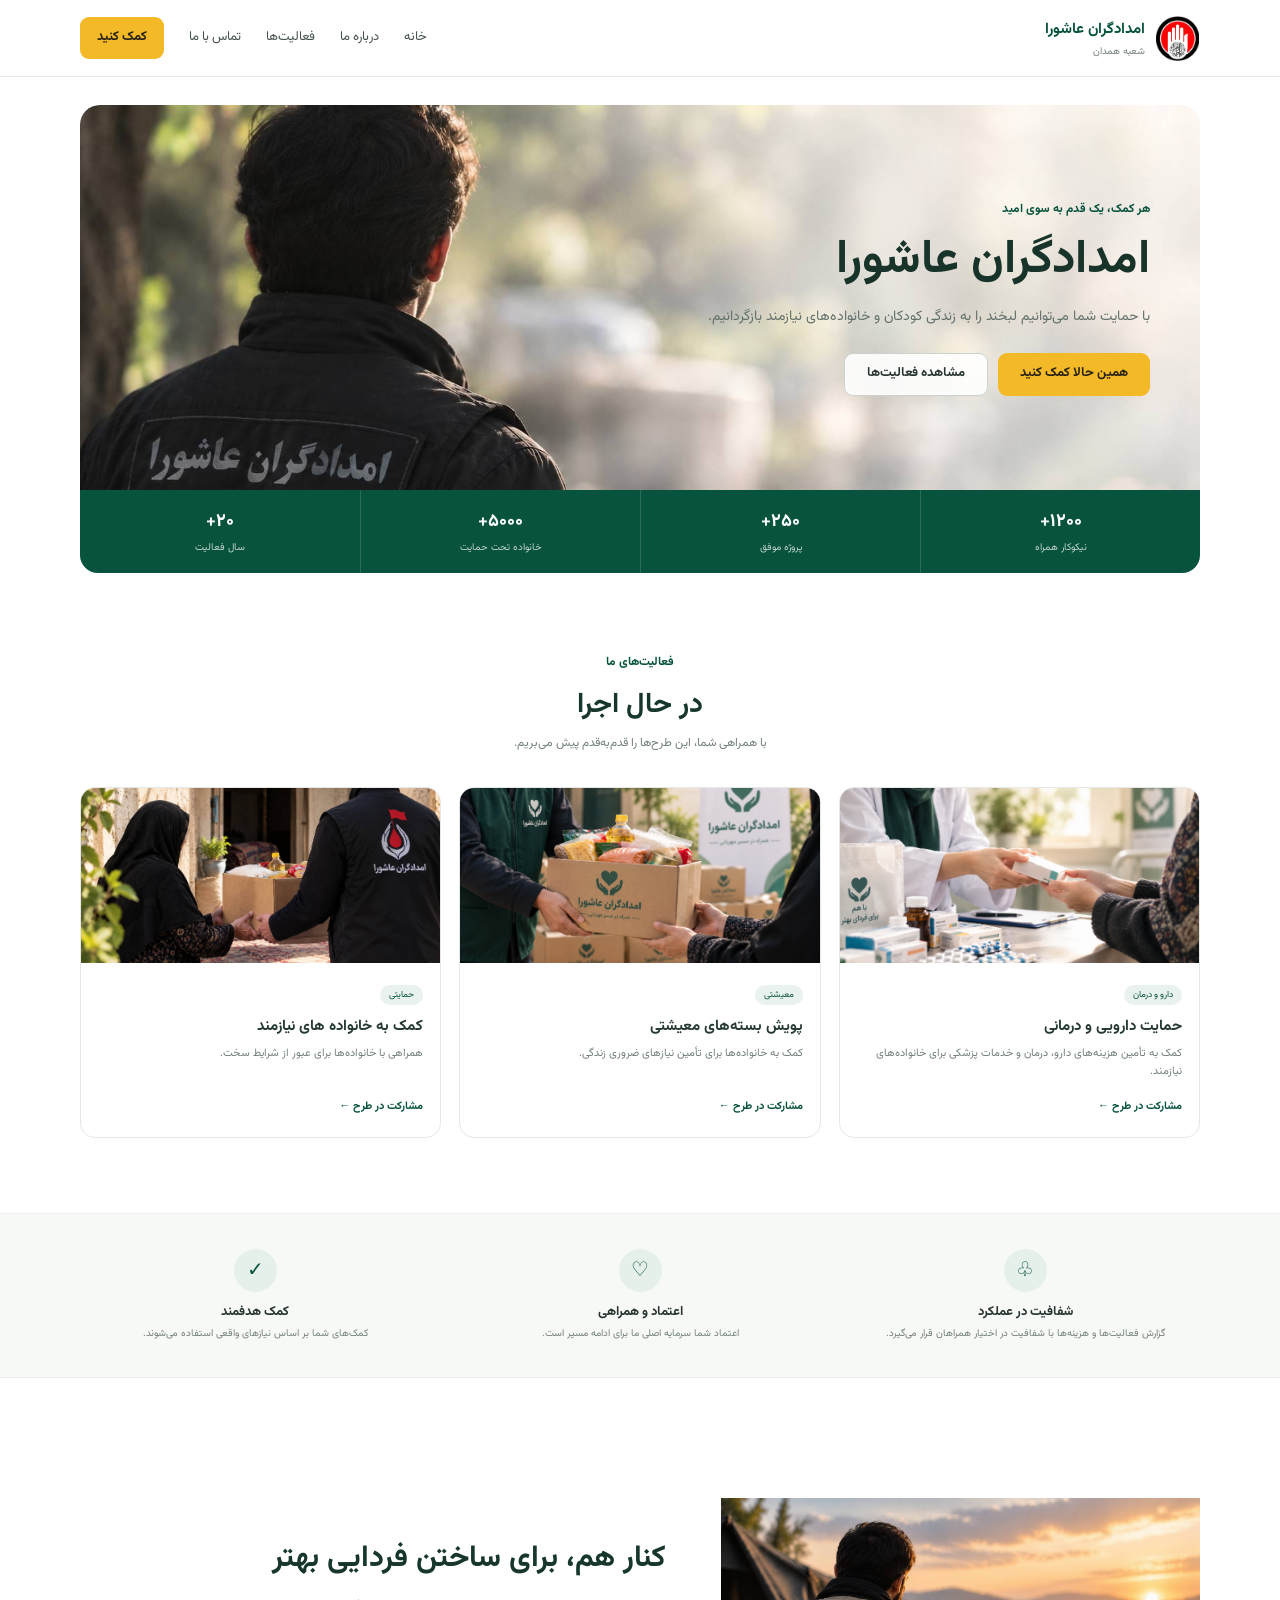
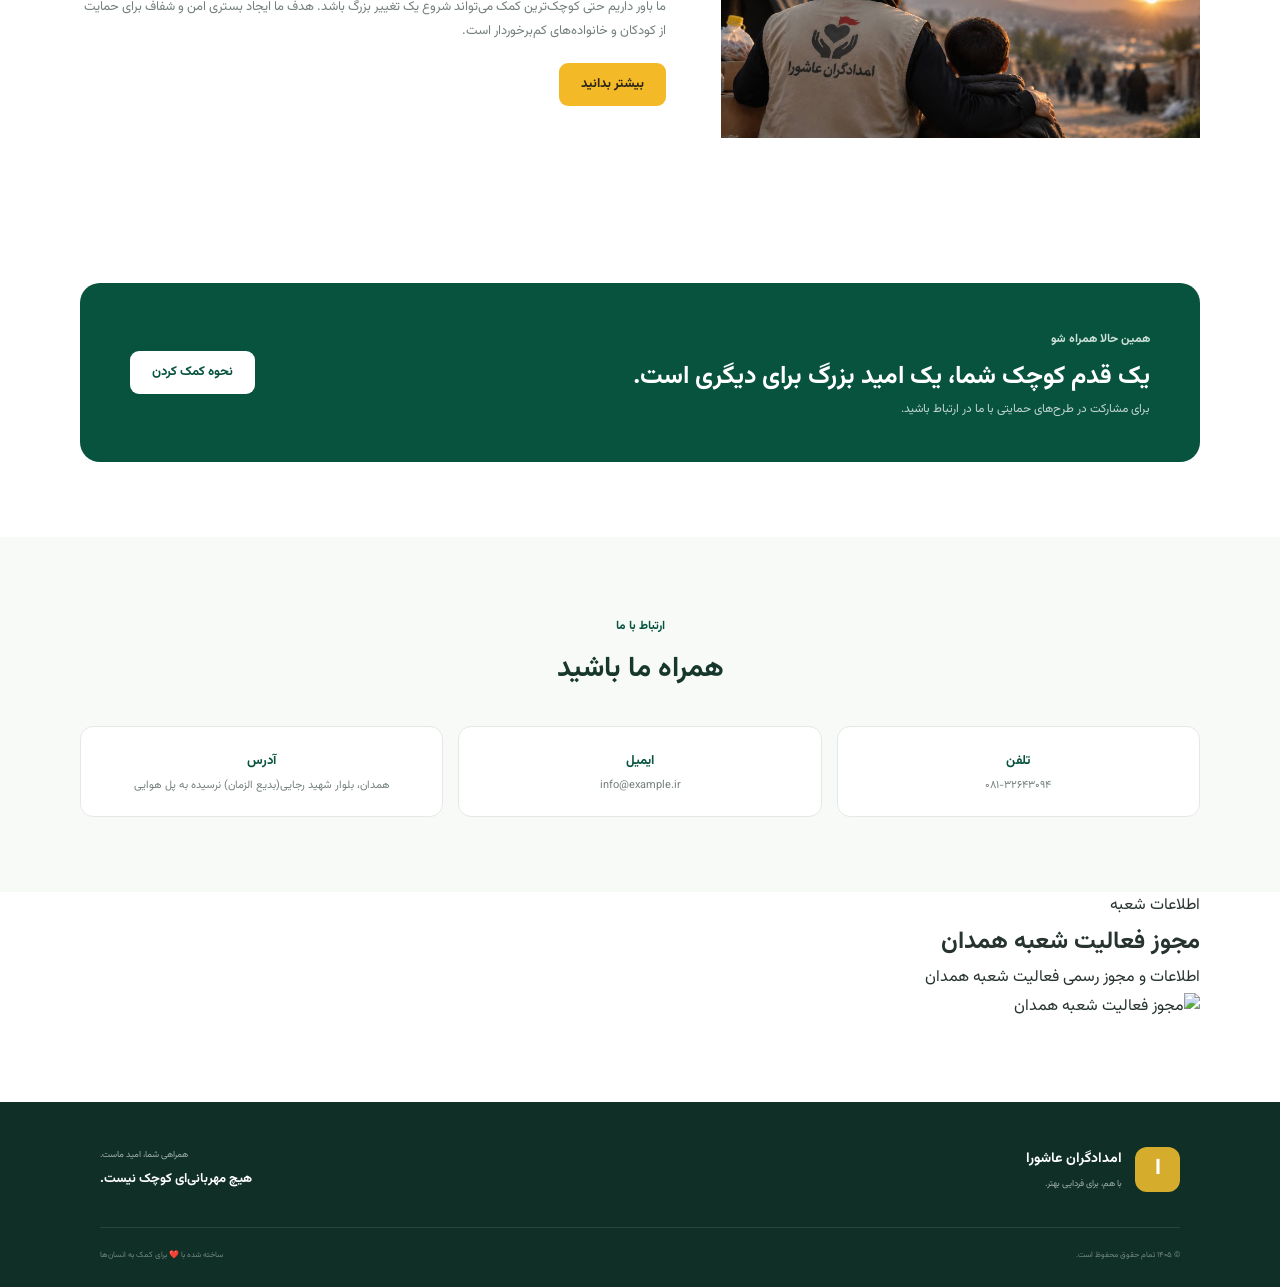
==== index.html @ b4a137df "Update index.html" ====
<!DOCTYPE html>
<html lang="fa" dir="rtl">
<head>
    <meta charset="UTF-8">
    <meta name="viewport" content="width=device-width, initial-scale=1.0">
    <meta name="description" content="با کمک شما، امید ادامه دارد">
    <title>امدادگران عاشورا  | خیریه نیکوکاری</title>
    <meta name="robots" content="index, follow">
    <link rel="preconnect" href="https://fonts.googleapis.com">
    <link rel="preconnect" href="https://fonts.gstatic.com" crossorigin>
    <link href="https://fonts.googleapis.com/css2?family=Vazirmatn:wght@400;500;600;700;800&display=swap" rel="stylesheet">
    <link rel="stylesheet" href="style.css">
</head>

<body>

<header class="header">
    <div class="container nav">
        <a href="#home" class="logo">
            <img src="./logo.jpg" alt="logo">
            <span>
                <strong>امدادگران عاشورا </strong>
                <small>شعبه همدان </small>
            </span>
        </a>

        <button class="menu-btn" id="menuBtn" aria-label="منو">☰</button>

        <nav class="menu" id="menu">
            <a href="#home">خانه</a>
            <a href="#about">درباره ما</a>
            <a href="#projects">فعالیت‌ها</a>
            <a href="#contact">تماس با ما</a>
            <a href="./indexx.html" class="nav-donate">کمک کنید</a>
        </nav>
    </div>
</header>

<main>

    <!-- HERO: این قسمت فقط یک عکس مستطیلی است و متن روی خود عکس قرار گرفته -->
    <section class="hero container" id="home">

        <div class="hero-banner">

          
              
                
         
            <div class="hero-photo">
                <!-- <span>جای عکس اصلی</span> -->
                             <img src="./RescuerFromBehind.jpg" alt="Rescuer From Behind">

            </div>

            <!-- لایه تیره برای خواناتر شدن نوشته روی عکس -->
            <div class="hero-overlay"></div>

            <!-- متن روی عکس -->
            <div class="hero-content">
                <span class="eyebrow">هر کمک، یک قدم به سوی امید</span>

                <h1>امدادگران عاشورا</h1>

                <p>
                    با حمایت شما می‌توانیم لبخند را به زندگی کودکان و
                    خانواده‌های نیازمند بازگردانیم.
                </p>

                <div class="hero-buttons">
                    <a href="#donate" class="btn primary"> همین حالا کمک کنید</a>
                    <a href="#projects" class="btn secondary">مشاهده فعالیت‌ها</a>
                </div>
            </div>

        </div>

        <div class="stats">
            <div class="stat">
                <strong>۱۲۰۰+</strong>
                <span>نیکوکار همراه</span>
            </div>
            <div class="stat">
                <strong>۲۵۰+</strong>
                <span>پروژه موفق</span>
            </div>
            <div class="stat">
                <strong>۵۰۰۰+</strong>
                <span>خانواده تحت حمایت</span>
            </div>
            <div class="stat">
                <strong>۲۰+</strong>
                <span>سال فعالیت</span>
            </div>
        </div>
    </section>


    <!-- PROJECTS -->
    <section class="projects section" id="projects">
        <div class="container">

            <div class="section-heading">
                <span>فعالیت‌های ما</span>
                <h2>در حال اجرا</h2>
                <p>با همراهی شما، این طرح‌ها را قدم‌به‌قدم پیش می‌بریم.</p>
            </div>

            <div class="project-grid">

                <article class="project-card">
                    <div class="project-image image-placeholder">
                        <img src="./CharityMedicalSupport.png" alt="Charity medical support" ">
                    </div>
                    <div class="project-body">
                        <span class="tag">دارو و درمان</span>
                        <h3>حمایت دارویی و درمانی </h3>
                        <p>کمک به تأمین هزینه‌های دارو، درمان و خدمات پزشکی برای خانواده‌های نیازمند.</p>
                        <a href="#donate" class="card-link">مشارکت در طرح ←</a>
                    </div>
                </article>

                <article class="project-card">
                    <div class="project-image image-placeholder">
                        <img src="./FoodAidForFamilies.png" alt="Food aid for families">
                    </div>
                    <div class="project-body">
                        <span class="tag">معیشتی</span>
                        <h3>پویش بسته‌های معیشتی</h3>
                        <p>کمک به خانواده‌ها برای تأمین نیازهای ضروری زندگی.</p>
                        <a href="#donate" class="card-link">مشارکت در طرح ←</a>
                    </div>
                </article>

                <article class="project-card">
                    <div class="project-image image-placeholder">
                        <img src="./HelpingAFamilyInNeed.png" alt="Helping a family in need">
                    </div>
                    <div class="project-body">
                        <span class="tag">حمایتی</span>
                        <h3>کمک به خانواده های نیازمند</h3>
                        <p>همراهی با خانواده‌ها برای عبور از شرایط سخت.</p>
                        <a href="#donate" class="card-link">مشارکت در طرح ←</a>
                    </div>
                </article>

            </div>
        </div>
    </section>


    <!-- FEATURES -->
    <section class="features">
        <div class="container feature-grid">

            <div class="feature">
                <div class="feature-icon">♧</div>
                <h3>شفافیت در عملکرد</h3>
                <p>گزارش فعالیت‌ها و هزینه‌ها با شفافیت در اختیار همراهان قرار می‌گیرد.</p>
            </div>

            <div class="feature">
                <div class="feature-icon">♡</div>
                <h3>اعتماد و همراهی</h3>
                <p>اعتماد شما سرمایه اصلی ما برای ادامه مسیر است.</p>
            </div>

            <div class="feature">
                <div class="feature-icon">✓</div>
                <h3>کمک هدفمند</h3>
                <p>کمک‌های شما بر اساس نیازهای واقعی استفاده می‌شوند.</p>
            </div>

        </div>
    </section>


    <!-- ABOUT -->
    <section class="about section" id="about">
        <div class="container about-grid">

            <div class="about-image image-placeholder">
                <img src="./VolunteerHelpingChild.jpg" alt="Volunteer helping a child">
            </div>

            <div class="about-text">
                <h2>کنار هم، برای ساختن فردایی بهتر</h2>
                <p>
                    ما باور داریم حتی کوچک‌ترین کمک می‌تواند شروع یک تغییر بزرگ باشد.
                    هدف ما ایجاد بستری امن و شفاف برای حمایت از کودکان و خانواده‌های کم‌برخوردار است.
                </p>
                <a href="#contact" class="btn primary">بیشتر بدانید</a>
            </div>

        </div>
    </section>


    <!-- DONATE -->
    <section class="donate section" id="donate">
        <div class="container donate-box">

            <div>
                <span class="eyebrow light">همین حالا همراه شو</span>
                <h2>یک قدم کوچک شما، یک امید بزرگ برای دیگری است.</h2>
                <p>برای مشارکت در طرح‌های حمایتی با ما در ارتباط باشید.</p>
            </div>

            <a href="./indexx.html" class="btn white">نحوه کمک کردن</a>

        </div>
    </section>


    <!-- CONTACT -->
    <section class="contact section" id="contact">
        <div class="container">

            <div class="section-heading">
                <span>ارتباط با ما</span>
                <h2>همراه ما باشید</h2>
            </div>

            <div class="contact-grid">
                <div class="contact-card">
                    <strong>تلفن</strong>
                    <p>۰۸۱-۳۲۶۴۳۰۹۴</p>
                </div>

                <div class="contact-card">
                    <strong>ایمیل</strong>
                    <p>info@example.ir</p>
                </div>

                <div class="contact-card">
                    <strong>آدرس</strong>
                    <p>همدان، بلوار شهید رجایی(بدیع الزمان) نرسیده به پل هوایی </p>
                </div>
            </div>

        </div>
    </section>

</main>




<!-- اطلاعات شعبه -->
<section class="branch-info">
    <div class="container">
        <div class="branch-card">

            <div class="branch-heading">
                <span>اطلاعات شعبه</span>
                <h2>مجوز فعالیت شعبه همدان</h2>
                <p>
                    اطلاعات و مجوز رسمی فعالیت شعبه همدان
                </p>
            </div>

            <div class="branch-image">
                <img 
                    src="./مجوز-فعالیت-شعبه-همدان-1404.jpg" 
                    alt="مجوز فعالیت شعبه همدان"
                >
            </div>

        </div>
    </div>
</section>


 <!-- =========================
         FOOTER
    ========================= -->

    <footer class="charity-footer">

        <div class="footer-top">

            <div class="footer-brand">

                <div class="footer-logo">
                    ا
                </div>

                <div>

                    <h3>
                        امدادگران عاشورا
                    </h3>

                    <p>
                        با هم، برای فردایی بهتر.
                    </p>

                </div>

            </div>


            <div class="footer-message">

                <span>
                    همراهی شما، امید ماست.
                </span>

                <strong>
                    هیچ مهربانی‌ای کوچک نیست.
                </strong>

            </div>

        </div>


        <div class="footer-bottom">

            <span>
                © ۱۴۰۵ تمام حقوق محفوظ است.
            </span>

            <span>
                ساخته شده با ❤️ برای کمک به انسان‌ها
            </span>

        </div>

    </footer>

</section>

<script src="script.js"></script>
</body>
</html>
---- style.css ----
* {
    margin: 0;
    padding: 0;
    box-sizing: border-box;
}

:root {
    --green: #07533e;
    --green-dark: #043d2f;
    --green-light: #e9f2ee;
    --yellow: #f3b927;
    --text: #26332e;
    --muted: #74807b;
    --white: #fff;
    --border: #e5e9e6;
    --shadow: 0 12px 35px rgba(9, 57, 43, .08);
}

html {
    scroll-behavior: smooth;
}

body {
    font-family: "Vazirmatn", Tahoma, sans-serif;
    color: var(--text);
    line-height: 1.8;
    background: #fff;
}

a {
    color: inherit;
    text-decoration: none;
}

.container {
    width: min(1120px, calc(100% - 40px));
    margin-inline: auto;
}

/* ================= HEADER ================= */

.header {
    position: sticky;
    top: 0;
    z-index: 1000;
    background: rgba(255,255,255,.96);
    border-bottom: 1px solid var(--border);
    backdrop-filter: blur(12px);
}

.nav {
    min-height: 76px;
    display: flex;
    align-items: center;
    justify-content: space-between;
}

.logo {
    display: flex;
    align-items: center;
    gap: 10px;
    color: var(--green);
}

.logo img {
    width: 45px;
    height: 45px;
    object-fit: contain;
    display: block;
}

.logo-mark {
    width: 42px;
    height: 42px;
    display: grid;
    place-items: center;
    border-radius: 12px;
    background: var(--green);
    color: white;
    font-size: 22px;
}

.logo strong,
.logo small {
    display: block;
}

.logo strong {
    font-size: 15px;
}

.logo small {
    font-size: 10px;
    color: var(--muted);
}

.menu {
    display: flex;
    align-items: center;
    gap: 25px;
    font-size: 13px;
    color: #47534e;
}

.menu a:hover {
    color: var(--green);
}

.nav-donate {
    background: var(--yellow);
    color: #292315 !important;
    padding: 9px 17px;
    border-radius: 9px;
    font-weight: 700;
}

.menu-btn {
    display: none;
    border: 0;
    background: var(--green);
    color: white;
    width: 42px;
    height: 42px;
    border-radius: 10px;
    font-size: 20px;
    cursor: pointer;
}


/* ================= HERO ================= */

.hero {
    padding-top: 28px;
}

.hero-banner {
    height: 385px;
    position: relative;
    overflow: hidden;
    border-radius: 20px 20px 0 0;
}

.hero-photo {
    position: absolute;
    inset: 0;
    overflow: hidden;
}

.hero-photo img {
    width: 100%;
    height: 100%;
    display: block;

    /* عکس کل کادر را پر می‌کند */
    object-fit: cover;

    /* دختر در سمت راست تصویر باقی می‌ماند */
    object-position: 75% center;
}

/* لایه روشن برای نوشته */
/* .hero-overlay {
    position: absolute;
    inset: 0;
    z-index: 1;

    background: linear-gradient(
        to left,
        rgba(255,255,255,0) 25%,
        rgba(255,255,255,.35) 55%,
        rgba(255,255,255,.92) 82%,
        rgba(255,255,255,.98) 100%
    );
} */

.hero-content {
    position: absolute;
    z-index: 2;
    inset: 0;

    width: 55%;
    padding: 48px 50px;

    display: flex;
    flex-direction: column;
    justify-content: center;
    align-items: flex-start;
}

.eyebrow {
    color: var(--green);
    font-size: 12px;
    font-weight: 700;
}

.hero h1 {
    color: #17332a;
    font-size: clamp(30px, 4vw, 47px);
    line-height: 1.35;
    margin: 8px 0 13px;
}

.hero h1 span {
    color: var(--green);
}

.hero p {
    color: #63716b;
    font-size: 14px;
    max-width: 500px;
}

.hero-buttons {
    margin-top: 22px;
    display: flex;
    gap: 10px;
    flex-wrap: wrap;
}

.btn {
    display: inline-flex;
    justify-content: center;
    align-items: center;

    min-height: 43px;
    padding: 8px 22px;

    border-radius: 9px;
    font-size: 13px;
    font-weight: 700;
    transition: .25s;
}

.btn:hover {
    transform: translateY(-2px);
}

.primary {
    background: var(--yellow);
    color: #292315;
}

.secondary {
    border: 1px solid #c9d4cf;
    background: rgba(255,255,255,.9);
}


/* ================= آمار ================= */

.stats {
    background: var(--green);
    color: white;

    min-height: 83px;

    border-radius: 0 0 18px 18px;

    display: grid;
    grid-template-columns: repeat(4, 1fr);
}

.stat {
    display: flex;
    flex-direction: column;
    align-items: center;
    justify-content: center;

    border-left: 1px solid rgba(255,255,255,.14);
}

.stat:last-child {
    border-left: 0;
}

.stat strong {
    font-size: 18px;
}

.stat span {
    font-size: 10px;
    opacity: .75;
}


/* ================= موبایل ================= */

@media (max-width: 580px) {

    .hero {
        padding-top: 12px;
    }

    .hero-banner {
        height: 440px;
        border-radius: 14px 14px 0 0;
    }

    .hero-photo img {
    
        object-position: 68% center;
    }

    .hero-overlay {
        background: linear-gradient(
            to left,
            rgba(255,255,255,.05) 10%,
            rgba(255,255,255,.45) 45%,
            rgba(255,255,255,.92) 78%,
            rgba(255,255,255,.98) 100%
        );
    }

    .hero-content {
        width: 62%;
        padding: 25px 18px;
    }

    .hero h1 {
        font-size: 29px;
    }

    .hero p {
        font-size: 11px;
        line-height: 1.8;
    }

    .hero-buttons {
        gap: 7px;
    }

    .btn {
        min-height: 38px;
        padding: 6px 13px;
        font-size: 10px;
    }

    .stats {
        grid-template-columns: repeat(2, 1fr);
    }

    .stat {
        padding: 12px;
    }
}


/* ================= SECTIONS ================= */

.section {
    padding: 75px 0;
}

.section-heading {
    text-align: center;
    margin-bottom: 32px;
}

.section-heading > span {
    color: var(--green);
    font-size: 12px;
    font-weight: 700;
}

.section-heading h2 {
    font-size: 28px;
    color: #18372c;
    margin: 3px 0;
}

.section-heading p {
    color: var(--muted);
    font-size: 12px;
}


/* ================= PROJECTS ================= */

.project-grid {
    display: grid;
    grid-template-columns: repeat(3, 1fr);
    gap: 18px;
}

.project-card {
    border: 1px solid var(--border);
    border-radius: 15px;
    overflow: hidden;
    background: white;
    transition: .25s;
}

.project-card:hover {
    transform: translateY(-5px);
    box-shadow: var(--shadow);
}

.project-image {
    width: 100%;
    height: 175px;
    overflow: hidden;
}

.project-image img {
    width: 100%;
    height: 100%;
    display: block;
    object-fit: cover;
    object-position: center;
}

.project-body {
    padding: 17px;
}

.tag {
    display: inline-block;
    font-size: 9px;
    color: var(--green);
    background: var(--green-light);
    border-radius: 20px;
    padding: 2px 9px;
}

.project-body h3 {
    font-size: 15px;
    color: #263a33;
    margin: 6px 0;
    line-height: 1.6;
}

.project-body p {
    color: var(--muted);
    font-size: 11px;
    min-height: 42px;
    line-height: 1.7;
}

.card-link {
    display: inline-block;
    margin-top: 10px;
    color: var(--green);
    font-size: 11px;
    font-weight: 700;
}


/* ================= FEATURES ================= */

.features {
    background: #f7f9f7;
    padding: 35px 0;
    border-block: 1px solid #edf0ee;
}

.feature-grid {
    display: grid;
    grid-template-columns: repeat(3, 1fr);
    gap: 35px;
}

.feature {
    text-align: center;
}

.feature-icon {
    width: 43px;
    height: 43px;
    display: grid;
    place-items: center;
    margin: auto auto 9px;
    border-radius: 50%;
    background: #e6f0eb;
    color: var(--green);
    font-size: 20px;
}

.feature h3 {
    font-size: 13px;
}

.feature p {
    color: var(--muted);
    font-size: 10px;
    line-height: 1.7;
}


/* ================= PROJECTS + FEATURES ON MOBILE ================= */

@media (max-width: 580px) {

    /* سه کارت کنار هم */
    .project-grid {
        grid-template-columns: repeat(3, 1fr);
        gap: 6px;
    }

    .project-card {
        border-radius: 8px;
    }

    .project-image {
        height: 90px;
    }

    .project-body {
        padding: 7px;
    }

    .tag {
        font-size: 6px;
        padding: 1px 5px;
    }

    .project-body h3 {
        font-size: 9px;
        line-height: 1.5;
        margin: 4px 0;
    }

    .project-body p {
        font-size: 7px;
        line-height: 1.6;
        min-height: 0;
    }

    .card-link {
        font-size: 7px;
        margin-top: 5px;
    }

    .project-image img {
        width: 100%;
        height: 100%;
        object-fit: cover;
        object-position: center;
    }


    /* سه ویژگی هم کنار هم */
    .feature-grid {
        grid-template-columns: repeat(3, 1fr);
        gap: 8px;
    }

    .feature-icon {
        width: 32px;
        height: 32px;
        font-size: 15px;
        margin-bottom: 6px;
    }

    .feature h3 {
        font-size: 8px;
        line-height: 1.5;
    }

    .feature p {
        font-size: 7px;
        line-height: 1.5;
    }
}


/* ================= ABOUT ================= */

.about-grid {
    display: grid;
    grid-template-columns: .9fr 1.1fr;
    gap: 55px;
    align-items: center;
}

.about-image {
    height: 330px;
    border-radius: 18px;
    overflow: hidden;
}

.about-image {
    height: 330px;
    border-radius: 18px;
    overflow: hidden;
}

.about-image img {
    width: 100%;
    height: 100%;
    display: block;
    object-fit: contain;
    object-position: center;
}

.about-text h2 {
    color: #17372d;
    font-size: 30px;
    line-height: 1.5;
    margin: 7px 0 15px;
}

.about-text p {
    color: var(--muted);
    font-size: 13px;
    margin-bottom: 20px;
}


/* ================= DONATE ================= */

.donate {
    padding: 25px 0 75px;
}

.donate-box {
    background: var(--green);
    border-radius: 20px;
    color: white;
    padding: 42px 50px;
    display: flex;
    justify-content: space-between;
    align-items: center;
    gap: 30px;
}

.eyebrow.light {
    color: #cfe2da;
}

.donate-box h2 {
    font-size: 25px;
    max-width: 650px;
}

.donate-box p {
    color: #c3d4ce;
    font-size: 12px;
}

.white {
    background: white;
    color: var(--green);
    white-space: nowrap;
}


/* ================= CONTACT ================= */

.contact {
    background: #f8faf8;
}

.contact-grid {
    display: grid;
    grid-template-columns: repeat(3, 1fr);
    gap: 15px;
}

.contact-card {
    background: white;
    border: 1px solid var(--border);
    border-radius: 13px;
    padding: 20px;
    text-align: center;
}

.contact-card strong {
    color: var(--green);
    font-size: 13px;
}

.contact-card p {
    color: var(--muted);
    font-size: 11px;
}


/* ================= FOOTER ================= */


.charity-footer {
    margin-top: 80px;
    padding: 45px max(20px, calc((100% - 1080px) / 2)) 25px;
    background: #102f27;
    color: #fff;
}

.footer-top {
    display: flex;
    justify-content: space-between;
    align-items: center;
    gap: 30px;
    padding-bottom: 35px;
    border-bottom: 1px solid rgba(255,255,255,.1);
}

.footer-brand {
    display: flex;
    align-items: center;
    gap: 13px;
}

.footer-logo {
    width: 45px;
    height: 45px;
    display: flex;
    align-items: center;
    justify-content: center;
    border-radius: 12px;
    background: #d6ac2d;
    color: #fff;
    font-size: 22px;
    font-weight: 900;
}

.footer-brand h3 {
    margin: 0 0 4px;
    font-size: 14px;
}


.footer-brand p {
    margin: 0;
    color: #9fb2aa;
    font-size: 9px;
}

.footer-message {
    display: flex;
    flex-direction: column;
    gap: 5px;
    text-align: left;
}

.footer-message span {
    color: #9fb2aa;
    font-size: 9px;
}

.footer-message strong {
    color: #fff;
    font-size: 13px;
}

.footer-bottom {
    padding-top: 20px;
    display: flex;
    justify-content: space-between;
    color: #71877f;
    font-size: 8px;
}


/* ================= RESPONSIVE ================= */

@media (max-width: 850px) {

    .menu-btn {
        display: block;
    }

    .menu {
        position: absolute;
        top: 76px;
        right: 20px;
        left: 20px;
        display: none;
        flex-direction: column;
        align-items: stretch;
        gap: 0;
        background: white;
        padding: 10px;
        border: 1px solid var(--border);
        border-radius: 13px;
        box-shadow: var(--shadow);
    }

    .menu.active {
        display: flex;
    }

    .menu a {
        padding: 10px 12px;
    }

    .hero-banner {
        height: 400px;
    }

    .hero-content {
        width: 65%;
        padding: 30px;
    }

    .hero h1 {
        font-size: 34px;
    }

    .stats {
        grid-template-columns: repeat(2, 1fr);
    }

    .stat {
        padding: 14px;
        border-bottom: 1px solid rgba(255,255,255,.14);
    }

    /* در تبلت دو کارت کنار هم */
    .project-grid {
        grid-template-columns: repeat(2, 1fr);
    }

    .about-grid {
        grid-template-columns: 1fr;
    }

    .donate-box {
        flex-direction: column;
        align-items: flex-start;
    }
}


@media (max-width: 580px) {

    .container {
        width: min(100% - 24px, 1120px);
    }

    .hero-banner {
        height: 440px;
        border-radius: 14px 14px 0 0;
    }

    .hero-overlay {
        background: linear-gradient(
            90deg,
            rgba(255,255,255,.95),
            rgba(255,255,255,.65)
        );
    }

    .hero-content {
        width: 100%;
        padding: 25px 20px;
        justify-content: center;
    }

    .hero h1 {
        font-size: 30px;
    }

    .hero p {
        font-size: 12px;
    }

    /* فقط این دو بخش تک‌ستونه باشند */
    .contact-grid {
        grid-template-columns: 1fr;
    }

    /* پروژه‌ها و ویژگی‌ها سه‌تایی کنار هم */
    .project-grid,
    .feature-grid {
        grid-template-columns: repeat(3, 1fr);
    }

    .project-grid {
        gap: 6px;
    }

    .feature-grid {
        gap: 8px;
    }

    .section {
        padding: 55px 0;
    }

    .about-text h2 {
        font-size: 25px;
    }

    .footer-inner {
        flex-direction: column;
        text-align: center;
        gap: 10px;
    }
}
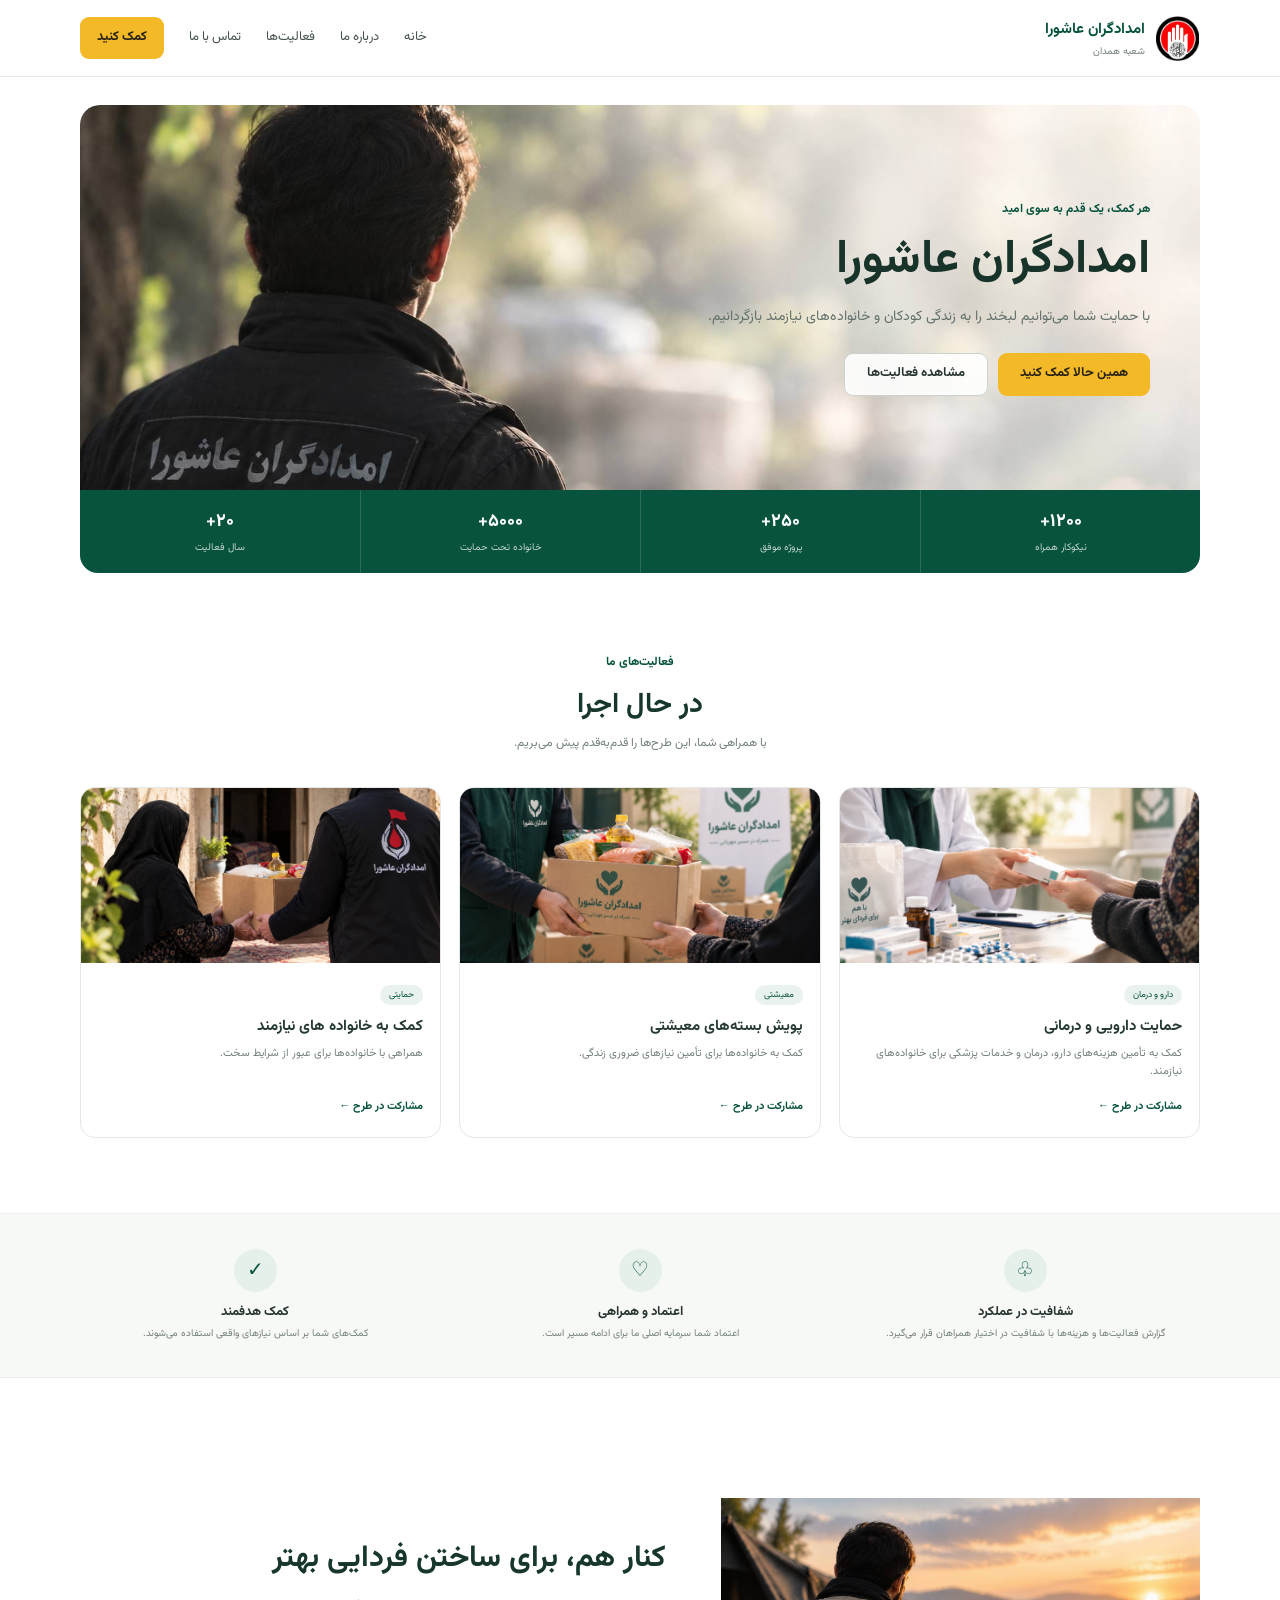
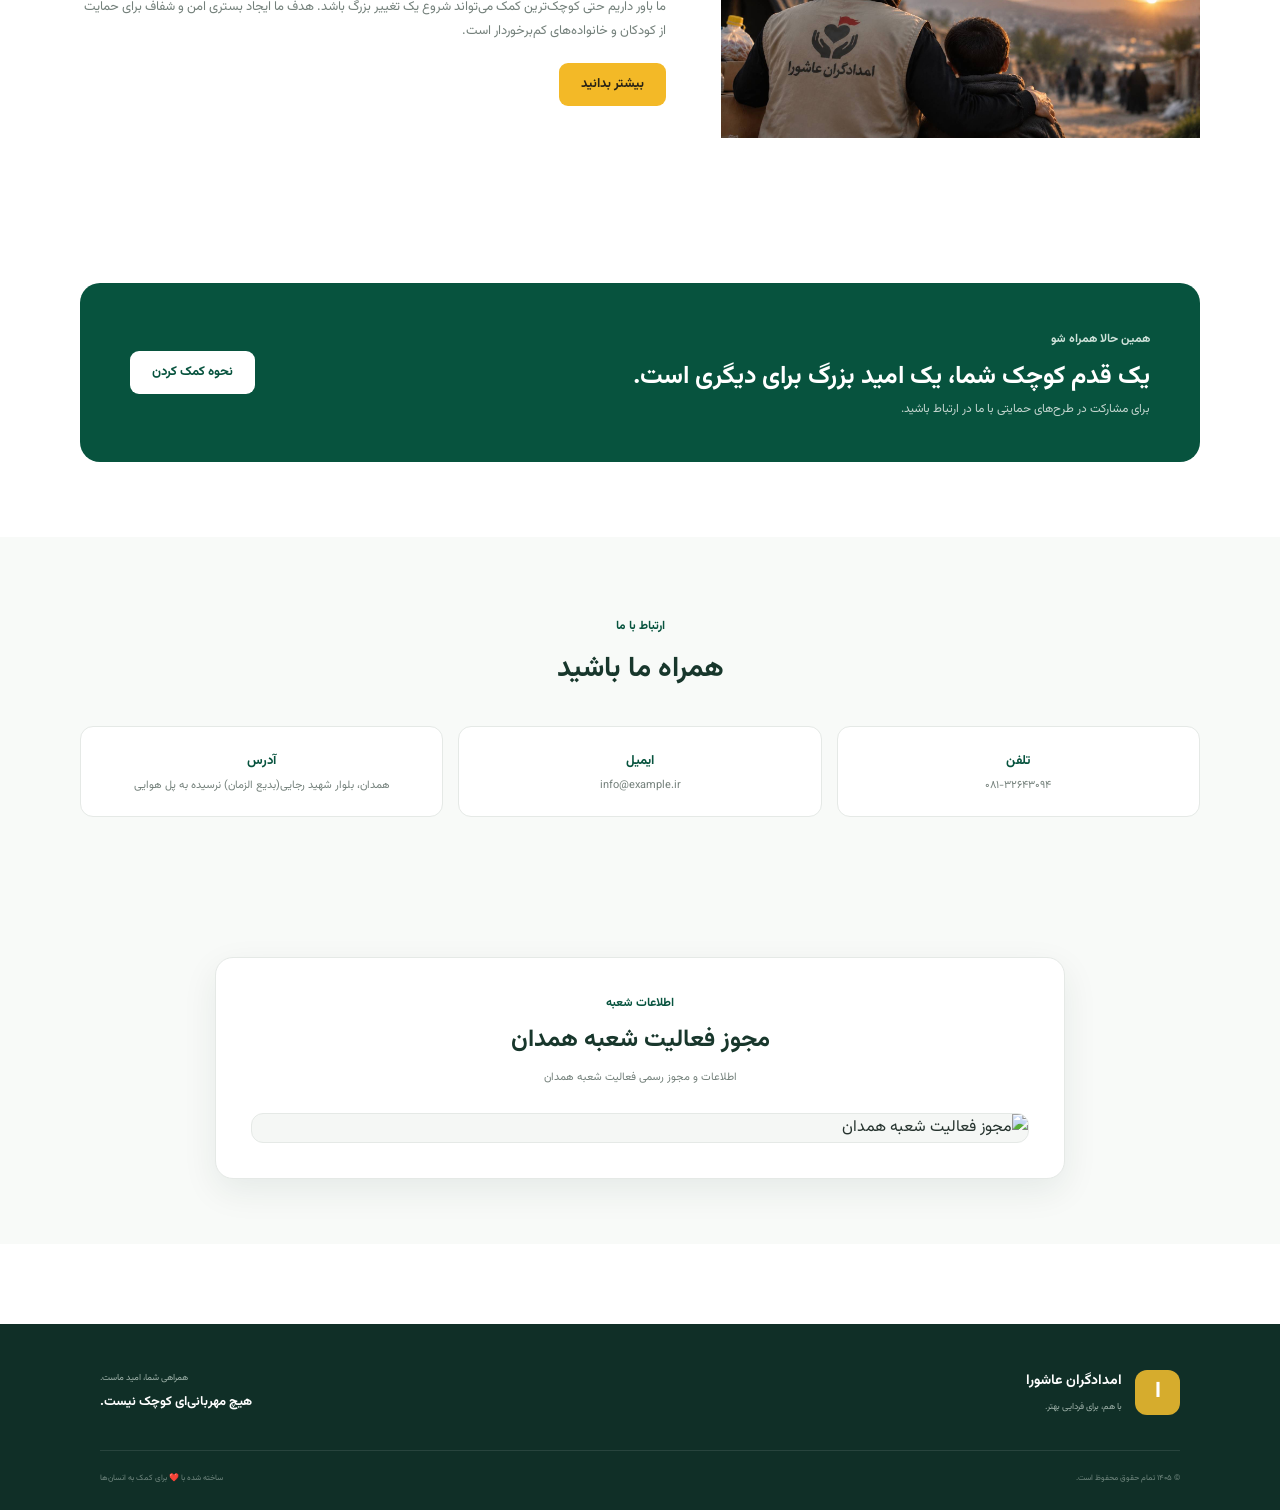
==== commit 3d0525c6: "Update index.html" ====
--- a/index.html
+++ b/index.html
@@ -261,7 +261,7 @@
 
             <div class="branch-image">
                 <img 
-                    src="./مجوز-فعالیت-شعبه-همدان-1404.jpg" 
+                      src="./مجوز-فعالیت-شعبه-همدان-1404.jpg" 
                     alt="مجوز فعالیت شعبه همدان"
                 >
             </div>
--- a/style.css
+++ b/style.css
@@ -886,4 +886,81 @@
         text-align: center;
         gap: 10px;
     }
-}+    .branch-info {
+    padding: 40px 0;
+    
+}
+
+.branch-card {
+    padding: 18px;
+    border-radius: 14px;
+}
+
+.branch-heading h2 {
+    font-size: 19px;
+}
+
+.branch-heading p {
+    font-size: 9px;
+}
+
+.branch-image {
+    border-radius: 9px;
+}
+}
+
+/* ================= BRANCH INFO ================= */
+
+.branch-info {
+    padding: 65px 0;
+    background: #f8faf8;
+}
+
+.branch-card {
+    max-width: 850px;
+    margin: 0 auto;
+    background: #fff;
+    border: 1px solid var(--border);
+    border-radius: 18px;
+    padding: 35px;
+    box-shadow: var(--shadow);
+}
+
+.branch-heading {
+    text-align: center;
+    margin-bottom: 25px;
+}
+
+.branch-heading span {
+    display: block;
+    color: var(--green);
+    font-size: 12px;
+    font-weight: 700;
+    margin-bottom: 4px;
+}
+
+.branch-heading h2 {
+    margin: 0 0 6px;
+    color: #18372c;
+    font-size: 24px;
+}
+
+.branch-heading p {
+    margin: 0;
+    color: var(--muted);
+    font-size: 11px;
+}
+
+.branch-image {
+    width: 100%;
+    overflow: hidden;
+    border-radius: 12px;
+    border: 1px solid var(--border);
+    background: #f5f7f5;
+}
+
+.branch-image img {
+    width: 100%;
+    height: auto;
+    display: block;
+}
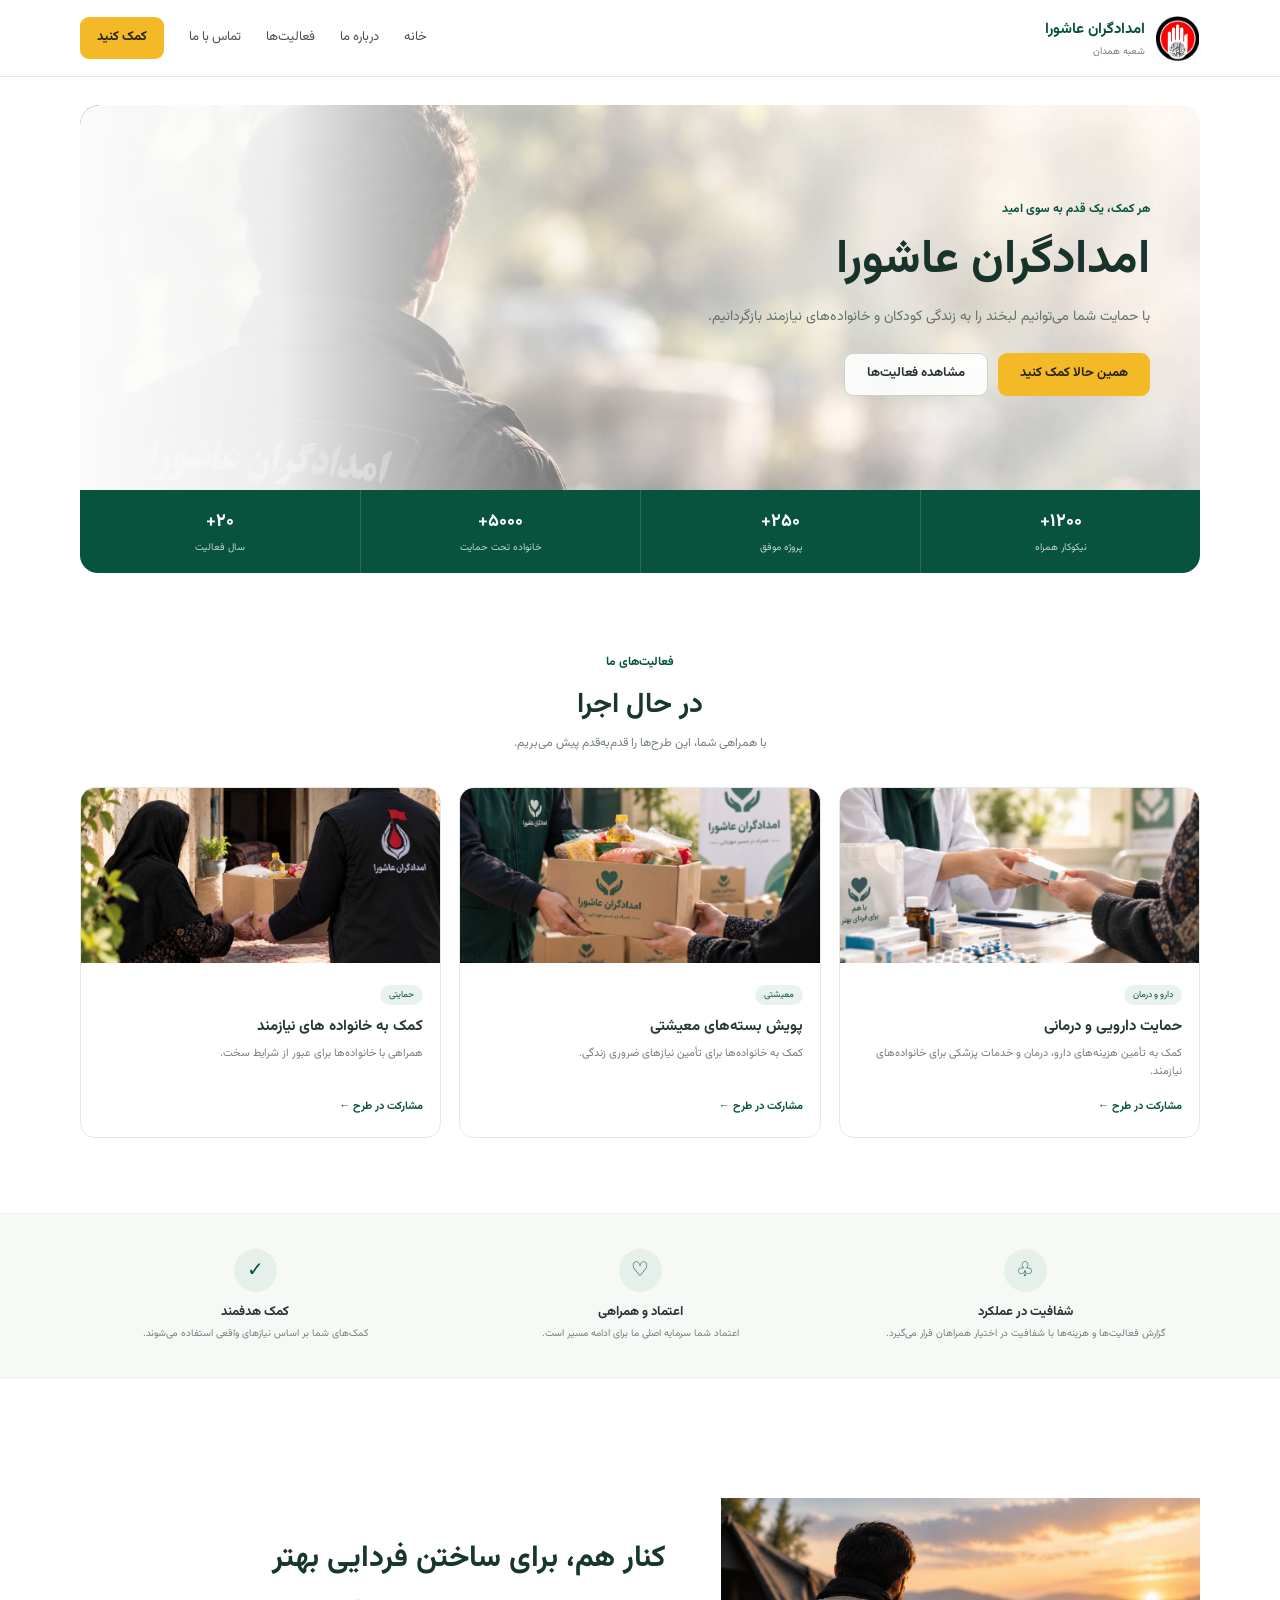
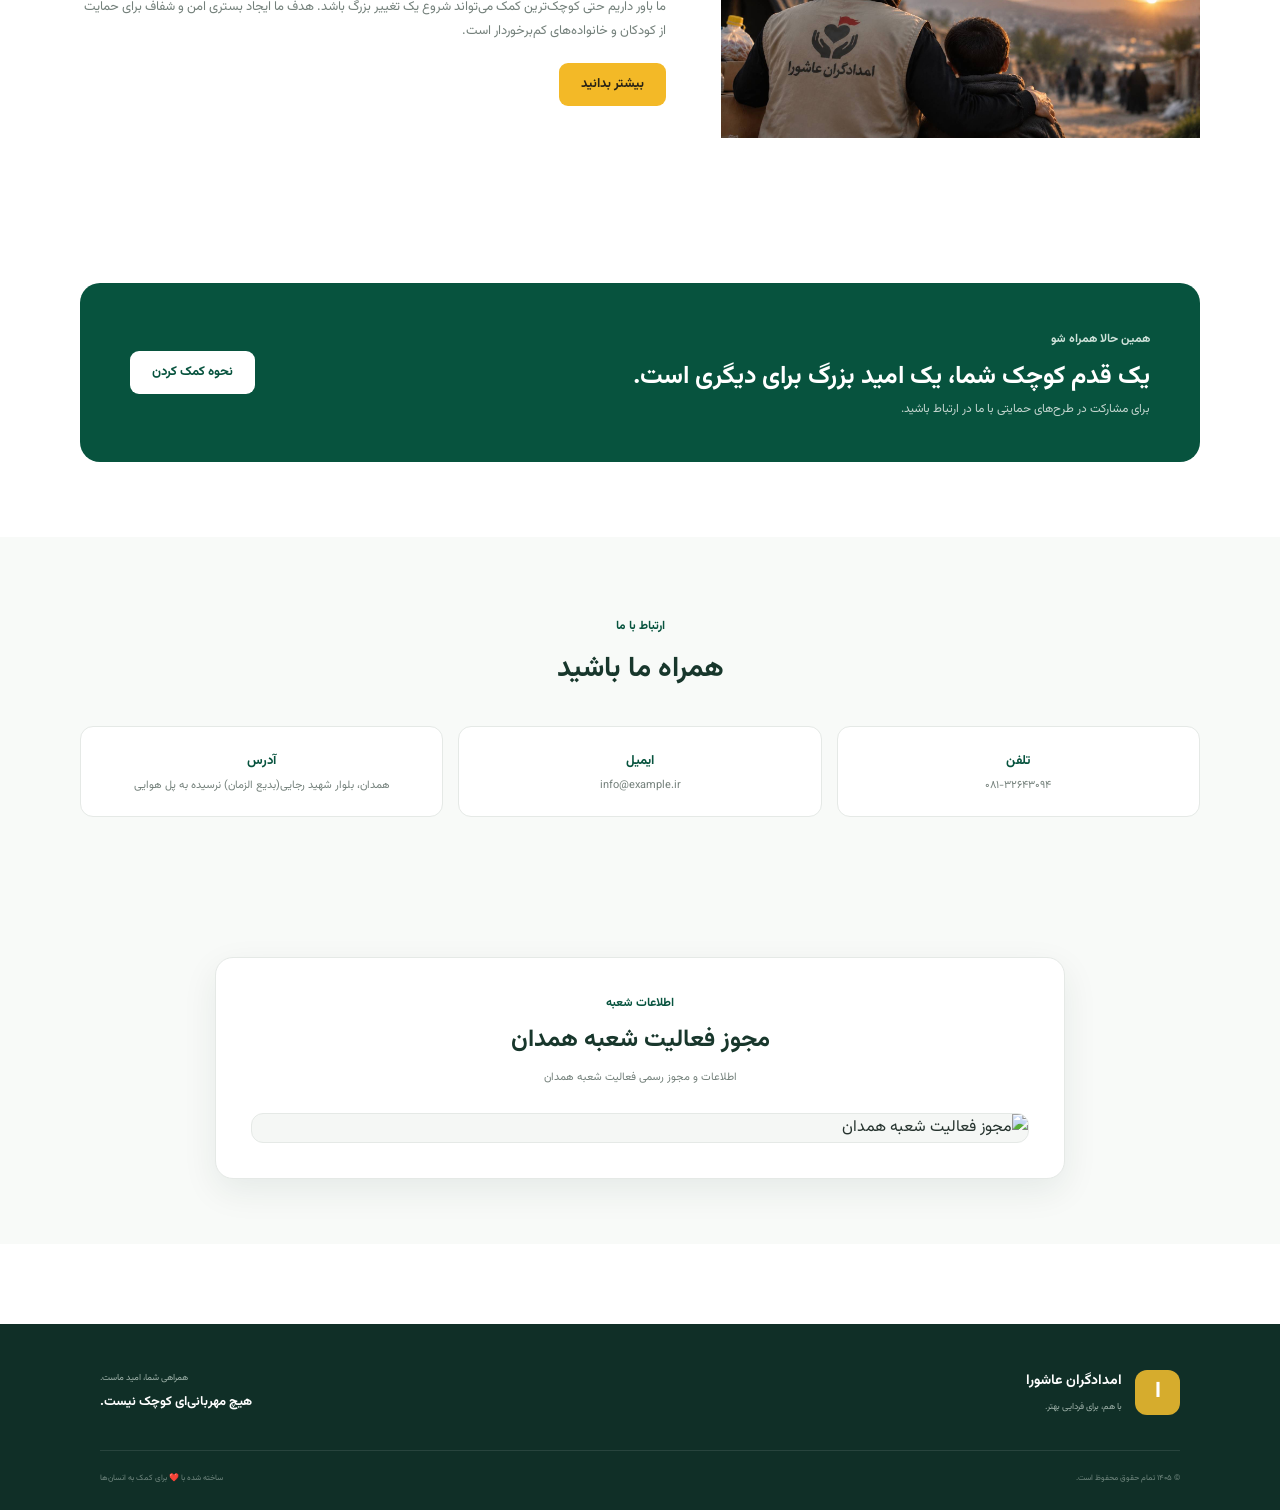
==== commit 44a3ab82: "Update index.html" ====
--- a/index.html
+++ b/index.html
@@ -29,7 +29,7 @@
         <nav class="menu" id="menu">
             <a href="#home">خانه</a>
             <a href="#about">درباره ما</a>
-            <a href="#projects">فعالیت‌ها</a>
+            <a href="./projects.html">فعالیت‌ها</a>
             <a href="#contact">تماس با ما</a>
             <a href="./indexx.html" class="nav-donate">کمک کنید</a>
         </nav>
@@ -68,8 +68,8 @@
                 </p>
 
                 <div class="hero-buttons">
-                    <a href="#donate" class="btn primary"> همین حالا کمک کنید</a>
-                    <a href="#projects" class="btn secondary">مشاهده فعالیت‌ها</a>
+                      <a href="./indexx.html" class="btn primary"> همین حالا کمک کنید</a>
+                    <a href="./projects.html" class="btn secondary">مشاهده فعالیت‌ها</a>
                 </div>
             </div>
 
@@ -261,7 +261,7 @@
 
             <div class="branch-image">
                 <img 
-                      src="./مجوز-فعالیت-شعبه-همدان-1404.jpg" 
+                     src="./Hamadan-Branch-License.jpg" 
                     alt="مجوز فعالیت شعبه همدان"
                 >
             </div>
--- a/style.css
+++ b/style.css
@@ -37,13 +37,14 @@
     margin-inline: auto;
 }
 
+
 /* ================= HEADER ================= */
 
 .header {
     position: sticky;
     top: 0;
     z-index: 1000;
-    background: rgba(255,255,255,.96);
+    background: rgba(255, 255, 255, .96);
     border-bottom: 1px solid var(--border);
     backdrop-filter: blur(12px);
 }
@@ -143,6 +144,8 @@
 .hero-photo {
     position: absolute;
     inset: 0;
+    width: 100%;
+    height: 100%;
     overflow: hidden;
 }
 
@@ -150,37 +153,29 @@
     width: 100%;
     height: 100%;
     display: block;
-
-    /* عکس کل کادر را پر می‌کند */
     object-fit: cover;
-
-    /* دختر در سمت راست تصویر باقی می‌ماند */
     object-position: 75% center;
 }
 
-/* لایه روشن برای نوشته */
-/* .hero-overlay {
+.hero-overlay {
     position: absolute;
     inset: 0;
     z-index: 1;
-
     background: linear-gradient(
         to left,
-        rgba(255,255,255,0) 25%,
-        rgba(255,255,255,.35) 55%,
-        rgba(255,255,255,.92) 82%,
-        rgba(255,255,255,.98) 100%
+        rgba(255, 255, 255, 0) 25%,
+        rgba(255, 255, 255, .35) 55%,
+        rgba(255, 255, 255, .92) 82%,
+        rgba(255, 255, 255, .98) 100%
     );
-} */
+}
 
 .hero-content {
     position: absolute;
     z-index: 2;
     inset: 0;
-
     width: 55%;
     padding: 48px 50px;
-
     display: flex;
     flex-direction: column;
     justify-content: center;
@@ -221,10 +216,8 @@
     display: inline-flex;
     justify-content: center;
     align-items: center;
-
     min-height: 43px;
     padding: 8px 22px;
-
     border-radius: 9px;
     font-size: 13px;
     font-weight: 700;
@@ -242,7 +235,7 @@
 
 .secondary {
     border: 1px solid #c9d4cf;
-    background: rgba(255,255,255,.9);
+    background: rgba(255, 255, 255, .9);
 }
 
 
@@ -251,11 +244,8 @@
 .stats {
     background: var(--green);
     color: white;
-
     min-height: 83px;
-
     border-radius: 0 0 18px 18px;
-
     display: grid;
     grid-template-columns: repeat(4, 1fr);
 }
@@ -265,8 +255,7 @@
     flex-direction: column;
     align-items: center;
     justify-content: center;
-
-    border-left: 1px solid rgba(255,255,255,.14);
+    border-left: 1px solid rgba(255, 255, 255, .14);
 }
 
 .stat:last-child {
@@ -280,68 +269,6 @@
 .stat span {
     font-size: 10px;
     opacity: .75;
-}
-
-
-/* ================= موبایل ================= */
-
-@media (max-width: 580px) {
-
-    .hero {
-        padding-top: 12px;
-    }
-
-    .hero-banner {
-        height: 440px;
-        border-radius: 14px 14px 0 0;
-    }
-
-    .hero-photo img {
-    
-        object-position: 68% center;
-    }
-
-    .hero-overlay {
-        background: linear-gradient(
-            to left,
-            rgba(255,255,255,.05) 10%,
-            rgba(255,255,255,.45) 45%,
-            rgba(255,255,255,.92) 78%,
-            rgba(255,255,255,.98) 100%
-        );
-    }
-
-    .hero-content {
-        width: 62%;
-        padding: 25px 18px;
-    }
-
-    .hero h1 {
-        font-size: 29px;
-    }
-
-    .hero p {
-        font-size: 11px;
-        line-height: 1.8;
-    }
-
-    .hero-buttons {
-        gap: 7px;
-    }
-
-    .btn {
-        min-height: 38px;
-        padding: 6px 13px;
-        font-size: 10px;
-    }
-
-    .stats {
-        grid-template-columns: repeat(2, 1fr);
-    }
-
-    .stat {
-        padding: 12px;
-    }
 }
 
 
@@ -486,83 +413,6 @@
 }
 
 
-/* ================= PROJECTS + FEATURES ON MOBILE ================= */
-
-@media (max-width: 580px) {
-
-    /* سه کارت کنار هم */
-    .project-grid {
-        grid-template-columns: repeat(3, 1fr);
-        gap: 6px;
-    }
-
-    .project-card {
-        border-radius: 8px;
-    }
-
-    .project-image {
-        height: 90px;
-    }
-
-    .project-body {
-        padding: 7px;
-    }
-
-    .tag {
-        font-size: 6px;
-        padding: 1px 5px;
-    }
-
-    .project-body h3 {
-        font-size: 9px;
-        line-height: 1.5;
-        margin: 4px 0;
-    }
-
-    .project-body p {
-        font-size: 7px;
-        line-height: 1.6;
-        min-height: 0;
-    }
-
-    .card-link {
-        font-size: 7px;
-        margin-top: 5px;
-    }
-
-    .project-image img {
-        width: 100%;
-        height: 100%;
-        object-fit: cover;
-        object-position: center;
-    }
-
-
-    /* سه ویژگی هم کنار هم */
-    .feature-grid {
-        grid-template-columns: repeat(3, 1fr);
-        gap: 8px;
-    }
-
-    .feature-icon {
-        width: 32px;
-        height: 32px;
-        font-size: 15px;
-        margin-bottom: 6px;
-    }
-
-    .feature h3 {
-        font-size: 8px;
-        line-height: 1.5;
-    }
-
-    .feature p {
-        font-size: 7px;
-        line-height: 1.5;
-    }
-}
-
-
 /* ================= ABOUT ================= */
 
 .about-grid {
@@ -570,12 +420,6 @@
     grid-template-columns: .9fr 1.1fr;
     gap: 55px;
     align-items: center;
-}
-
-.about-image {
-    height: 330px;
-    border-radius: 18px;
-    overflow: hidden;
 }
 
 .about-image {
@@ -675,8 +519,64 @@
 }
 
 
+/* ================= BRANCH INFO ================= */
+
+.branch-info {
+    padding: 65px 0;
+    background: #f8faf8;
+}
+
+.branch-card {
+    max-width: 850px;
+    margin: 0 auto;
+    background: #fff;
+    border: 1px solid var(--border);
+    border-radius: 18px;
+    padding: 35px;
+    box-shadow: var(--shadow);
+}
+
+.branch-heading {
+    text-align: center;
+    margin-bottom: 25px;
+}
+
+.branch-heading span {
+    display: block;
+    color: var(--green);
+    font-size: 12px;
+    font-weight: 700;
+    margin-bottom: 4px;
+}
+
+.branch-heading h2 {
+    margin: 0 0 6px;
+    color: #18372c;
+    font-size: 24px;
+}
+
+.branch-heading p {
+    margin: 0;
+    color: var(--muted);
+    font-size: 11px;
+}
+
+.branch-image {
+    width: 100%;
+    overflow: hidden;
+    border-radius: 12px;
+    border: 1px solid var(--border);
+    background: #f5f7f5;
+}
+
+.branch-image img {
+    width: 100%;
+    height: auto;
+    display: block;
+}
+
+
 /* ================= FOOTER ================= */
-
 
 .charity-footer {
     margin-top: 80px;
@@ -691,7 +591,7 @@
     align-items: center;
     gap: 30px;
     padding-bottom: 35px;
-    border-bottom: 1px solid rgba(255,255,255,.1);
+    border-bottom: 1px solid rgba(255, 255, 255, .1);
 }
 
 .footer-brand {
@@ -718,7 +618,6 @@
     font-size: 14px;
 }
 
-
 .footer-brand p {
     margin: 0;
     color: #9fb2aa;
@@ -751,7 +650,7 @@
 }
 
 
-/* ================= RESPONSIVE ================= */
+/* ================= TABLET ================= */
 
 @media (max-width: 850px) {
 
@@ -783,6 +682,8 @@
         padding: 10px 12px;
     }
 
+    /* Hero */
+
     .hero-banner {
         height: 400px;
     }
@@ -796,23 +697,34 @@
         font-size: 34px;
     }
 
+    .hero-photo img {
+        object-position: 70% center;
+    }
+
+    /* Stats */
+
     .stats {
         grid-template-columns: repeat(2, 1fr);
     }
 
     .stat {
         padding: 14px;
-        border-bottom: 1px solid rgba(255,255,255,.14);
-    }
-
-    /* در تبلت دو کارت کنار هم */
+        border-bottom: 1px solid rgba(255, 255, 255, .14);
+    }
+
+    /* Projects */
+
     .project-grid {
         grid-template-columns: repeat(2, 1fr);
     }
 
+    /* About */
+
     .about-grid {
         grid-template-columns: 1fr;
     }
+
+    /* Donate */
 
     .donate-box {
         flex-direction: column;
@@ -821,29 +733,61 @@
 }
 
 
+/* ================= MOBILE ================= */
+
 @media (max-width: 580px) {
 
     .container {
-        width: min(100% - 24px, 1120px);
+        width: calc(100% - 24px);
+    }
+
+    /* Hero */
+
+    .hero {
+        padding-top: 12px;
     }
 
     .hero-banner {
-        height: 440px;
+        width: 100%;
+        height: auto;
+        min-height: 0;
         border-radius: 14px 14px 0 0;
     }
 
+    .hero-photo {
+        position: relative;
+        width: 100%;
+        height: auto;
+    }
+
+    .hero-photo img {
+        width: 100%;
+        height: auto;
+        display: block;
+        object-fit: contain;
+        object-position: center;
+    }
+
     .hero-overlay {
+        position: absolute;
+        inset: 0;
+        z-index: 1;
         background: linear-gradient(
             90deg,
-            rgba(255,255,255,.95),
-            rgba(255,255,255,.65)
+            rgba(255, 255, 255, .95),
+            rgba(255, 255, 255, .35)
         );
     }
 
     .hero-content {
+        position: absolute;
+        inset: 0;
+        z-index: 2;
         width: 100%;
         padding: 25px 20px;
+        display: flex;
         justify-content: center;
+        align-items: flex-start;
     }
 
     .hero h1 {
@@ -852,115 +796,173 @@
 
     .hero p {
         font-size: 12px;
-    }
-
-    /* فقط این دو بخش تک‌ستونه باشند */
+        line-height: 1.8;
+    }
+
+    .hero-buttons {
+        gap: 7px;
+    }
+
+    .btn {
+        min-height: 38px;
+        padding: 6px 13px;
+        font-size: 10px;
+    }
+
+
+    /* Stats */
+
+    .stats {
+        grid-template-columns: repeat(2, 1fr);
+    }
+
+    .stat {
+        padding: 12px;
+    }
+
+
+    /* Sections */
+
+    .section {
+        padding: 55px 0;
+    }
+
+
+    /* Projects - سه کارت کنار هم */
+
+    .project-grid {
+        grid-template-columns: repeat(3, 1fr);
+        gap: 6px;
+    }
+
+    .project-card {
+        border-radius: 8px;
+    }
+
+    .project-image {
+        height: 90px;
+    }
+
+    .project-body {
+        padding: 7px;
+    }
+
+    .tag {
+        font-size: 6px;
+        padding: 1px 5px;
+    }
+
+    .project-body h3 {
+        font-size: 9px;
+        line-height: 1.5;
+        margin: 4px 0;
+    }
+
+    .project-body p {
+        font-size: 7px;
+        line-height: 1.6;
+        min-height: 0;
+    }
+
+    .card-link {
+        font-size: 7px;
+        margin-top: 5px;
+    }
+
+    .project-image img {
+        width: 100%;
+        height: 100%;
+        object-fit: cover;
+        object-position: center;
+    }
+
+
+    /* Features - سه‌تایی */
+
+    .feature-grid {
+        grid-template-columns: repeat(3, 1fr);
+        gap: 8px;
+    }
+
+    .feature-icon {
+        width: 32px;
+        height: 32px;
+        font-size: 15px;
+        margin-bottom: 6px;
+    }
+
+    .feature h3 {
+        font-size: 8px;
+        line-height: 1.5;
+    }
+
+    .feature p {
+        font-size: 7px;
+        line-height: 1.5;
+    }
+
+
+    /* About */
+
+    .about-text h2 {
+        font-size: 25px;
+    }
+
+
+    /* Contact */
+
     .contact-grid {
         grid-template-columns: 1fr;
     }
 
-    /* پروژه‌ها و ویژگی‌ها سه‌تایی کنار هم */
-    .project-grid,
-    .feature-grid {
-        grid-template-columns: repeat(3, 1fr);
-    }
-
-    .project-grid {
-        gap: 6px;
-    }
-
-    .feature-grid {
-        gap: 8px;
-    }
-
-    .section {
-        padding: 55px 0;
-    }
-
-    .about-text h2 {
-        font-size: 25px;
-    }
+
+    /* Branch */
+
+    .branch-info {
+        padding: 40px 0;
+    }
+
+    .branch-card {
+        padding: 18px;
+        border-radius: 14px;
+    }
+
+    .branch-heading h2 {
+        font-size: 19px;
+    }
+
+    .branch-heading p {
+        font-size: 9px;
+    }
+
+    .branch-image {
+        border-radius: 9px;
+    }
+
+
+    /* Footer */
 
     .footer-inner {
         flex-direction: column;
         text-align: center;
         gap: 10px;
     }
-    .branch-info {
-    padding: 40px 0;
-    
-}
-
-.branch-card {
-    padding: 18px;
-    border-radius: 14px;
-}
-
-.branch-heading h2 {
-    font-size: 19px;
-}
-
-.branch-heading p {
-    font-size: 9px;
-}
-
-.branch-image {
-    border-radius: 9px;
-}
-}
-
-/* ================= BRANCH INFO ================= */
-
-.branch-info {
-    padding: 65px 0;
-    background: #f8faf8;
-}
-
-.branch-card {
-    max-width: 850px;
-    margin: 0 auto;
-    background: #fff;
-    border: 1px solid var(--border);
-    border-radius: 18px;
-    padding: 35px;
-    box-shadow: var(--shadow);
-}
-
-.branch-heading {
-    text-align: center;
-    margin-bottom: 25px;
-}
-
-.branch-heading span {
-    display: block;
-    color: var(--green);
-    font-size: 12px;
-    font-weight: 700;
-    margin-bottom: 4px;
-}
-
-.branch-heading h2 {
-    margin: 0 0 6px;
-    color: #18372c;
-    font-size: 24px;
-}
-
-.branch-heading p {
-    margin: 0;
-    color: var(--muted);
-    font-size: 11px;
-}
-
-.branch-image {
-    width: 100%;
-    overflow: hidden;
-    border-radius: 12px;
-    border: 1px solid var(--border);
-    background: #f5f7f5;
-}
-
-.branch-image img {
-    width: 100%;
-    height: auto;
-    display: block;
-}
+
+    .footer-top {
+        flex-direction: column;
+        align-items: center;
+        text-align: center;
+        gap: 20px;
+    }
+
+    .footer-message {
+        text-align: center;
+    }
+
+    .footer-bottom {
+        flex-direction: column;
+        align-items: center;
+        text-align: center;
+        gap: 8px;
+    }
+}
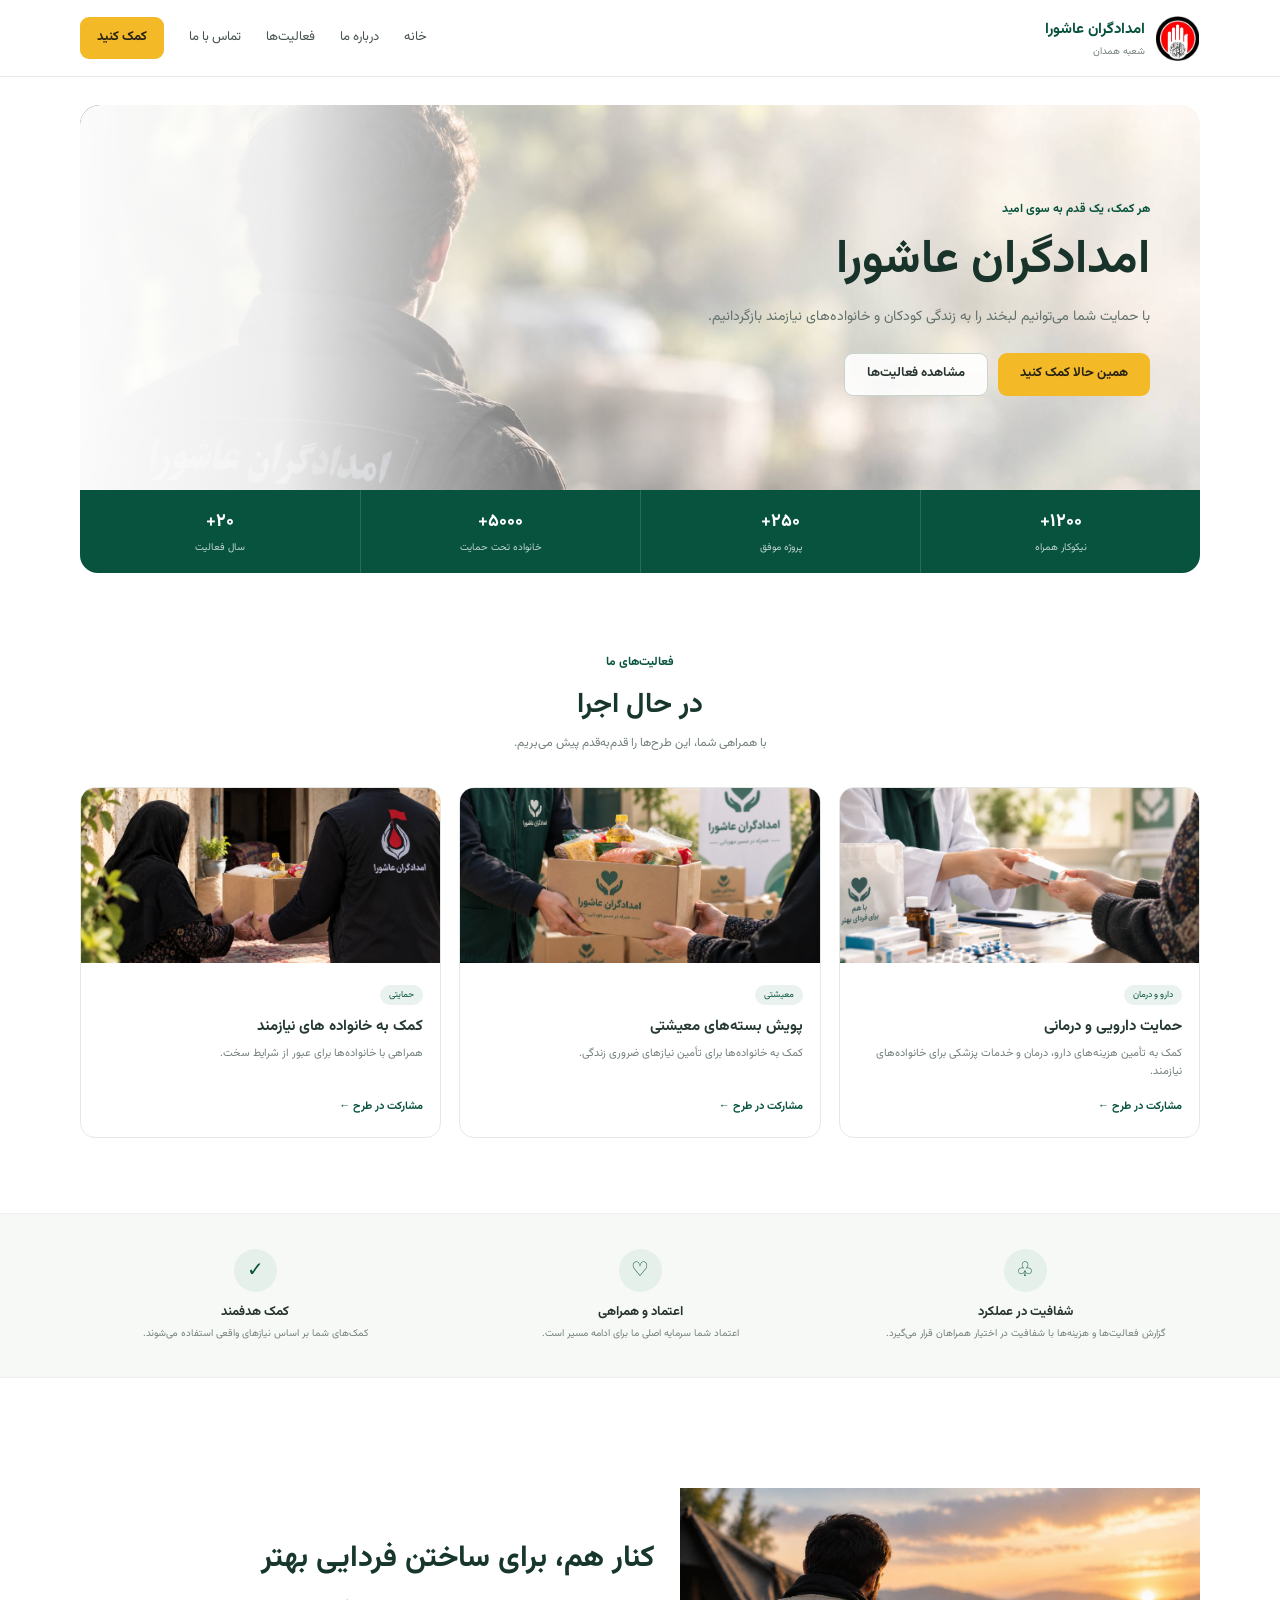
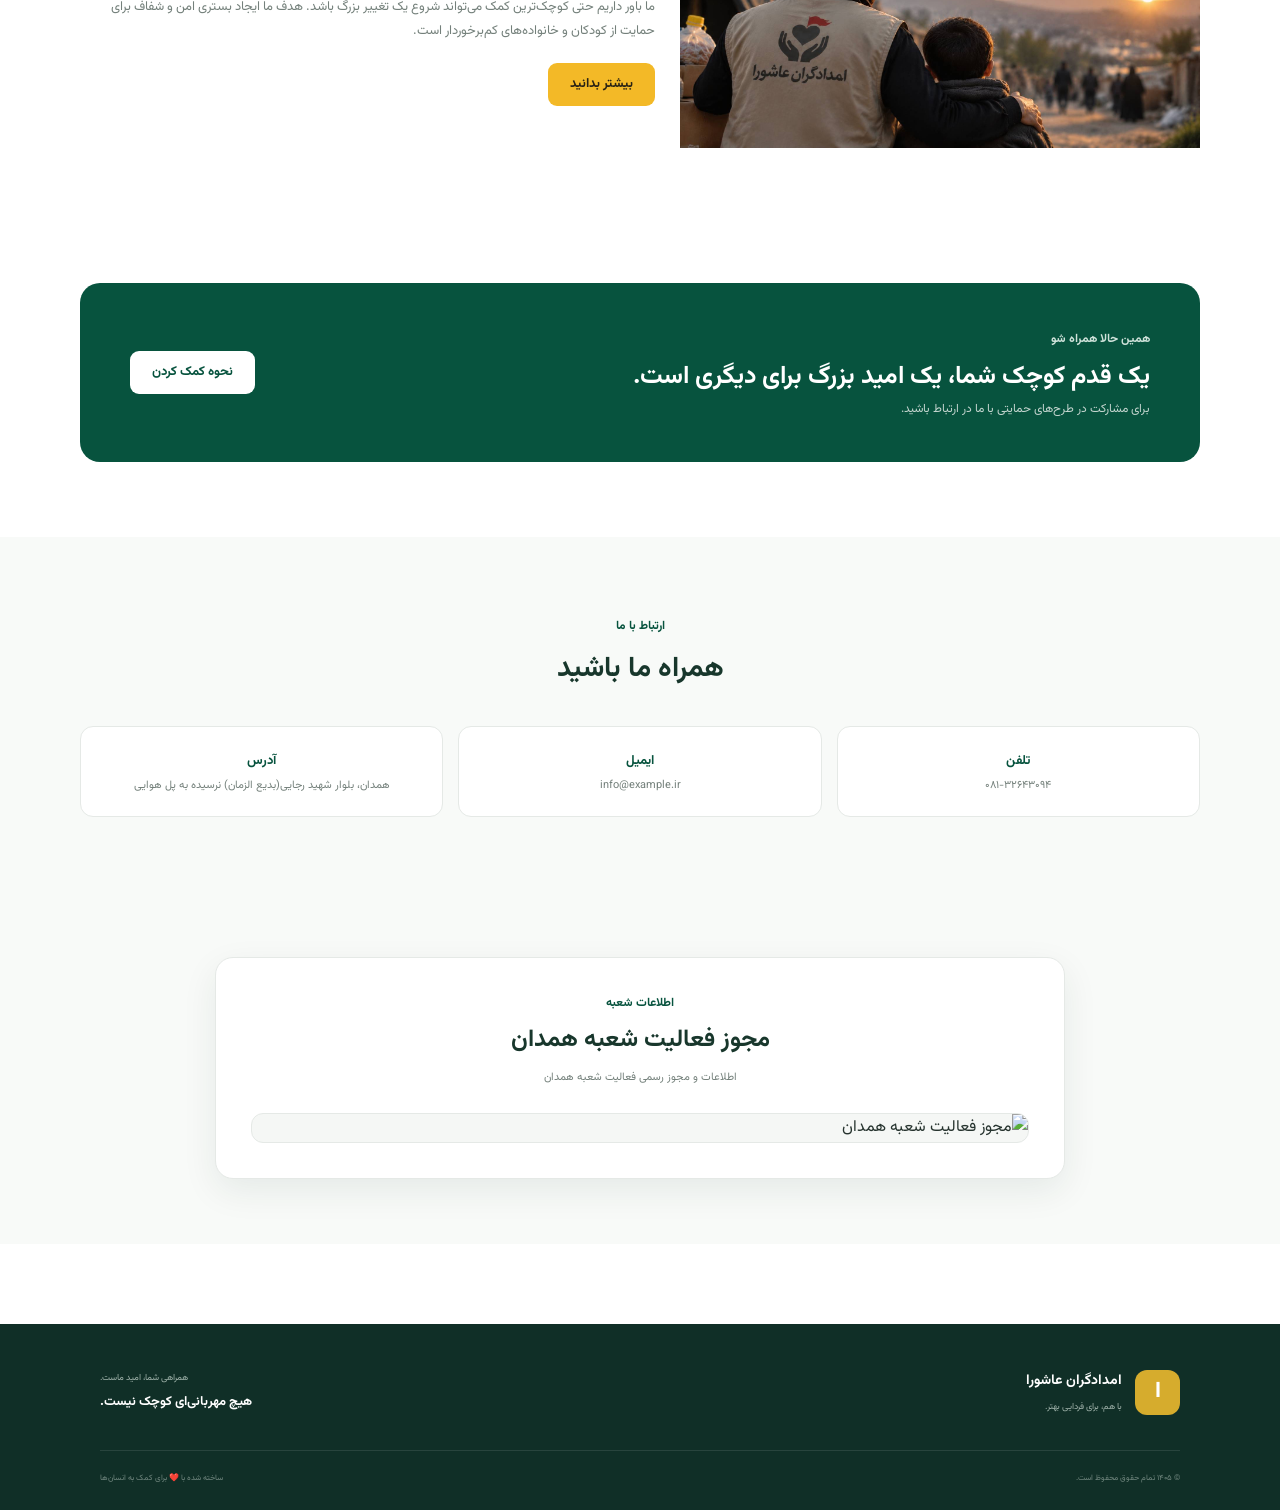
==== commit 3e25b1e3: "Update index.html" ====
--- a/index.html
+++ b/index.html
@@ -49,7 +49,7 @@
          
             <div class="hero-photo">
                 <!-- <span>جای عکس اصلی</span> -->
-                             <img src="./RescuerFromBehind.jpg" alt="Rescuer From Behind">
+                            <img src="./RescuerFromBehind.jpg" alt="امدادگر در حال کمک‌رسانی">
 
             </div>
 
--- a/style.css
+++ b/style.css
@@ -417,8 +417,8 @@
 
 .about-grid {
     display: grid;
-    grid-template-columns: .9fr 1.1fr;
-    gap: 55px;
+    grid-template-columns: .95fr 1.05fr;
+    gap: 25px;
     align-items: center;
 }
 
@@ -682,6 +682,7 @@
         padding: 10px 12px;
     }
 
+
     /* Hero */
 
     .hero-banner {
@@ -701,6 +702,7 @@
         object-position: 70% center;
     }
 
+
     /* Stats */
 
     .stats {
@@ -712,17 +714,21 @@
         border-bottom: 1px solid rgba(255, 255, 255, .14);
     }
 
+
     /* Projects */
 
     .project-grid {
         grid-template-columns: repeat(2, 1fr);
     }
 
+
     /* About */
 
     .about-grid {
         grid-template-columns: 1fr;
-    }
+        gap: 10px;
+    }
+
 
     /* Donate */
 
@@ -740,6 +746,7 @@
     .container {
         width: calc(100% - 24px);
     }
+
 
     /* Hero */
 
@@ -828,7 +835,7 @@
     }
 
 
-    /* Projects - سه کارت کنار هم */
+    /* Projects */
 
     .project-grid {
         grid-template-columns: repeat(3, 1fr);
@@ -877,7 +884,7 @@
     }
 
 
-    /* Features - سه‌تایی */
+    /* Features */
 
     .feature-grid {
         grid-template-columns: repeat(3, 1fr);
@@ -904,8 +911,42 @@
 
     /* About */
 
+    .about-grid {
+        grid-template-columns: 1fr;
+        gap: 0;
+        align-items: start;
+    }
+
+    .about-image {
+        width: 100%;
+        height: auto;
+        margin: 0;
+        border-radius: 14px;
+    }
+
+    .about-image img {
+        width: 100%;
+        height: auto;
+        display: block;
+        object-fit: contain;
+        object-position: center;
+    }
+
+    .about-text {
+        margin-top: 8px;
+        padding-top: 0;
+    }
+
     .about-text h2 {
         font-size: 25px;
+        line-height: 1.5;
+        margin: 0 0 8px;
+    }
+
+    .about-text p {
+        font-size: 11px;
+        line-height: 1.8;
+        margin-bottom: 15px;
     }
 
 
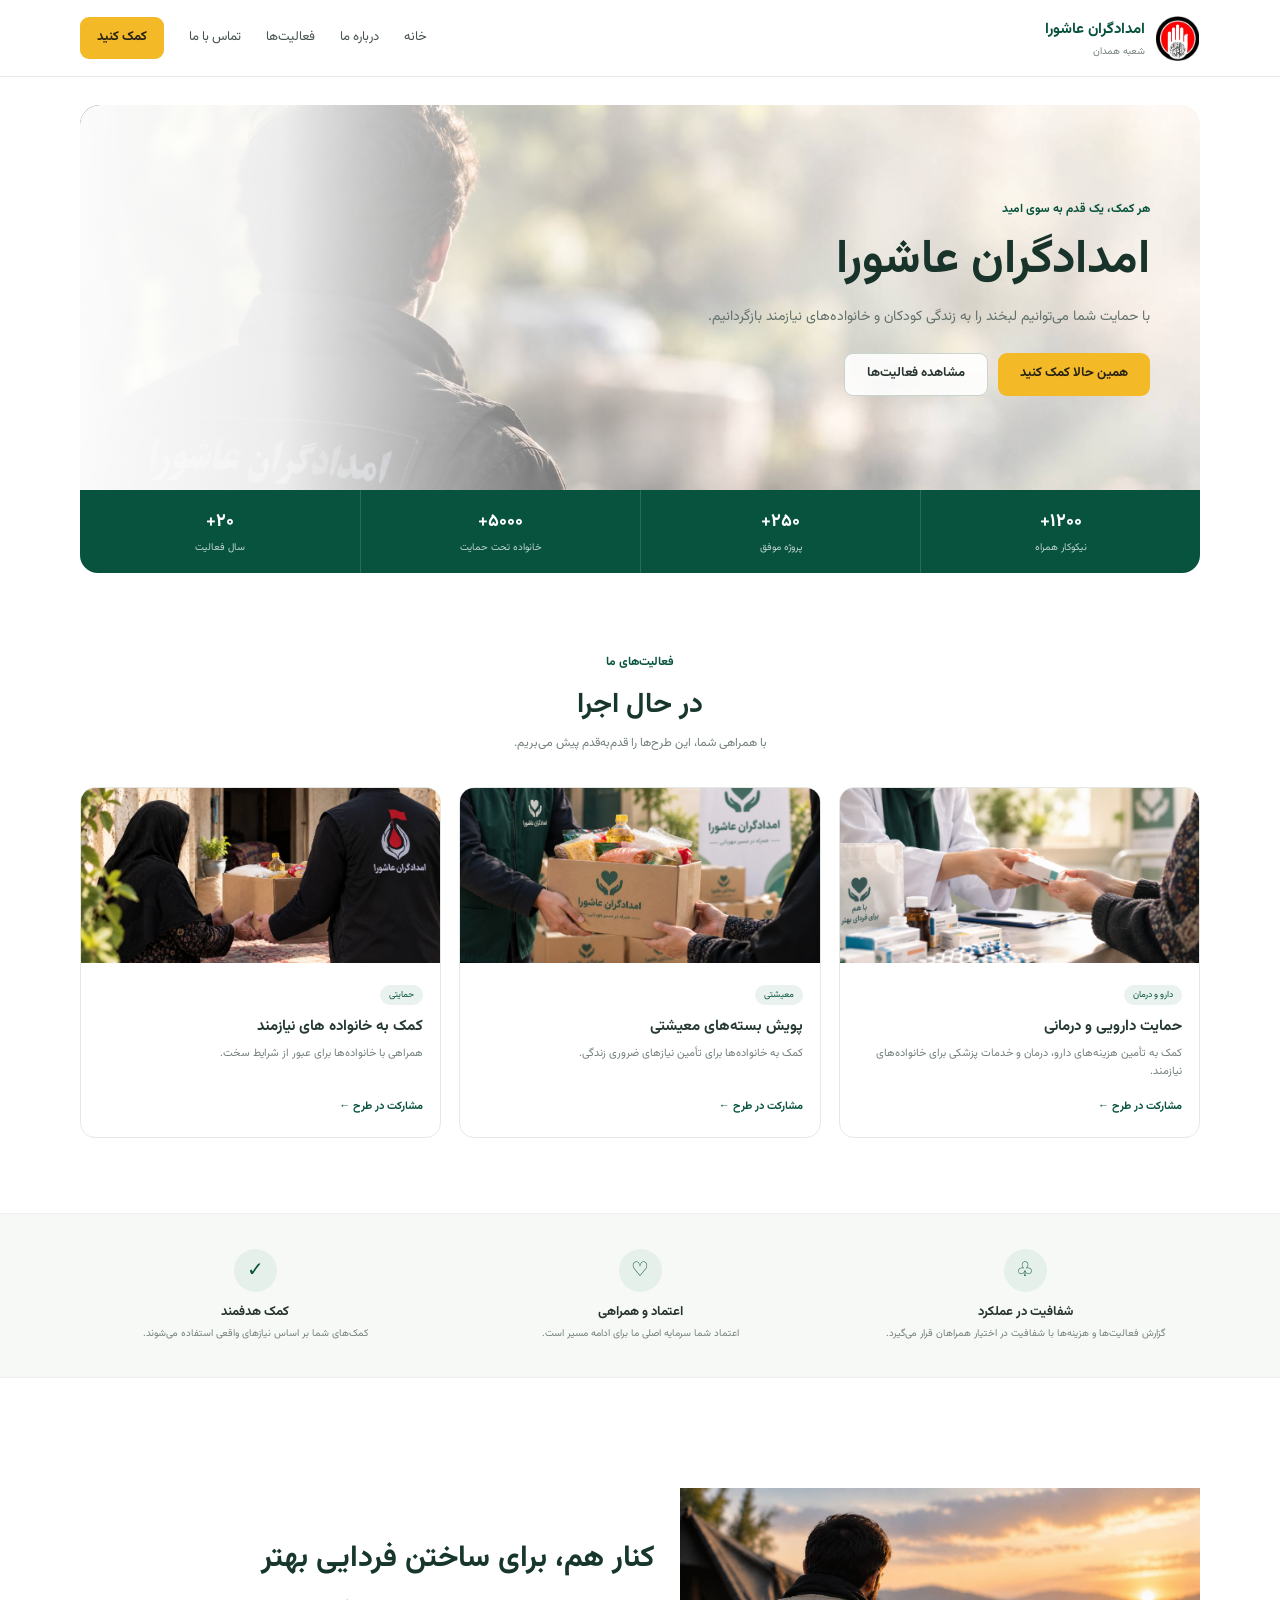
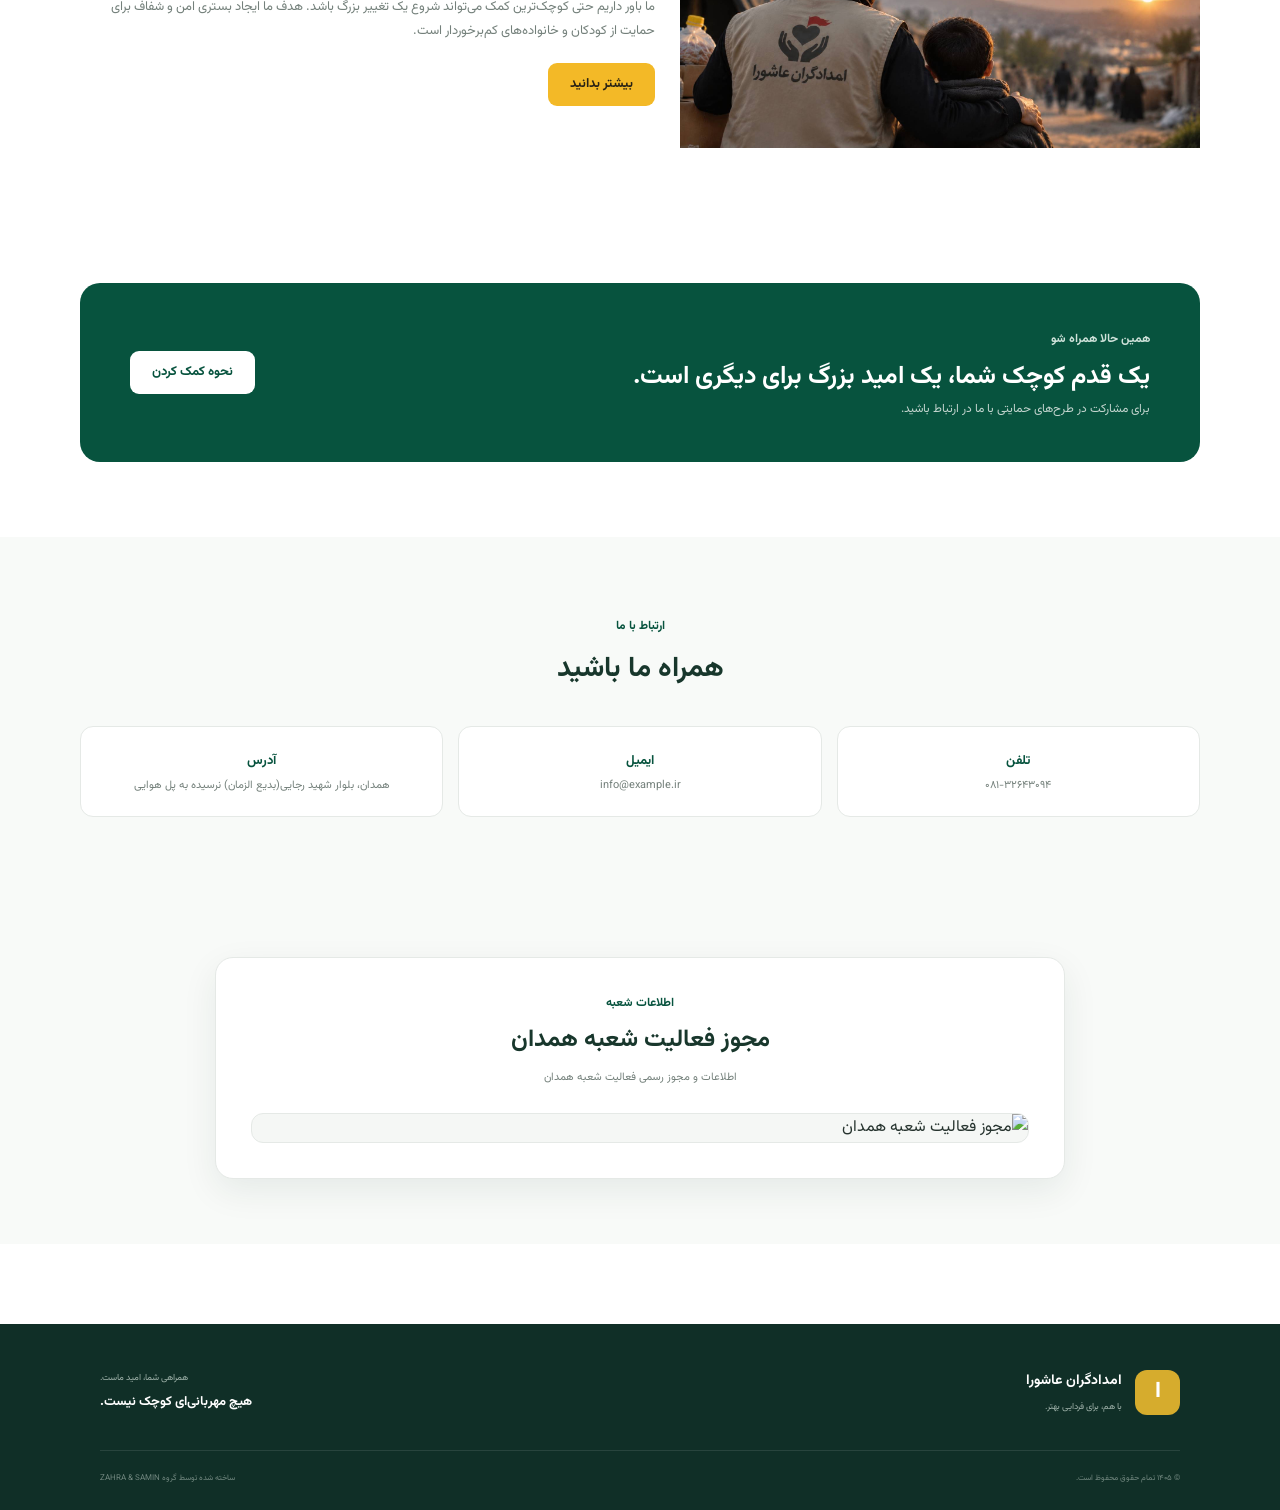
==== commit e9e76ff5: "Update index.html" ====
--- a/index.html
+++ b/index.html
@@ -17,7 +17,7 @@
 <header class="header">
     <div class="container nav">
         <a href="#home" class="logo">
-            <img src="./logo.jpg" alt="logo">
+            <img src="./logo.jpg" alt="لوگوی امدادگران عاشورا">
             <span>
                 <strong>امدادگران عاشورا </strong>
                 <small>شعبه همدان </small>
@@ -26,11 +26,11 @@
 
         <button class="menu-btn" id="menuBtn" aria-label="منو">☰</button>
 
-        <nav class="menu" id="menu">
-            <a href="#home">خانه</a>
+          <nav class="menu" id="menu">
+            <a href="./index.html">خانه</a>
             <a href="#about">درباره ما</a>
             <a href="./projects.html">فعالیت‌ها</a>
-            <a href="#contact">تماس با ما</a>
+            <a href="./contact.html">تماس با ما</a>
             <a href="./indexx.html" class="nav-donate">کمک کنید</a>
         </nav>
     </div>
@@ -38,7 +38,7 @@
 
 <main>
 
-    <!-- HERO: این قسمت فقط یک عکس مستطیلی است و متن روی خود عکس قرار گرفته -->
+    
     <section class="hero container" id="home">
 
         <div class="hero-banner">
@@ -48,8 +48,8 @@
                 
          
             <div class="hero-photo">
-                <!-- <span>جای عکس اصلی</span> -->
-                            <img src="./RescuerFromBehind.jpg" alt="امدادگر در حال کمک‌رسانی">
+                
+                             <img src="./RescuerFromBehind.jpg" alt="امدادگر در حال کمک‌رسانی">
 
             </div>
 
@@ -68,7 +68,7 @@
                 </p>
 
                 <div class="hero-buttons">
-                      <a href="./indexx.html" class="btn primary"> همین حالا کمک کنید</a>
+                    <a href="./indexx.html" class="btn primary"> همین حالا کمک کنید</a>
                     <a href="./projects.html" class="btn secondary">مشاهده فعالیت‌ها</a>
                 </div>
             </div>
@@ -110,7 +110,7 @@
 
                 <article class="project-card">
                     <div class="project-image image-placeholder">
-                        <img src="./CharityMedicalSupport.png" alt="Charity medical support" ">
+                        <img src="./CharityMedicalSupport.png" alt="حمایت دارویی و درمانی" >
                     </div>
                     <div class="project-body">
                         <span class="tag">دارو و درمان</span>
@@ -122,7 +122,7 @@
 
                 <article class="project-card">
                     <div class="project-image image-placeholder">
-                        <img src="./FoodAidForFamilies.png" alt="Food aid for families">
+                        <img src="./FoodAidForFamilies.png" alt="بسته‌های معیشتی برای خانواده‌های نیازمند">
                     </div>
                     <div class="project-body">
                         <span class="tag">معیشتی</span>
@@ -134,7 +134,7 @@
 
                 <article class="project-card">
                     <div class="project-image image-placeholder">
-                        <img src="./HelpingAFamilyInNeed.png" alt="Helping a family in need">
+                        <img src="./HelpingAFamilyInNeed.png" alt="کمک به خانواده‌های نیازمند">
                     </div>
                     <div class="project-body">
                         <span class="tag">حمایتی</span>
@@ -180,7 +180,7 @@
         <div class="container about-grid">
 
             <div class="about-image image-placeholder">
-                <img src="./VolunteerHelpingChild.jpg" alt="Volunteer helping a child">
+                <img src="./VolunteerHelpingChild.jpg" alt="امدادگر در حال کمک به نیازمندان">
             </div>
 
             <div class="about-text">
@@ -261,7 +261,7 @@
 
             <div class="branch-image">
                 <img 
-                     src="./Hamadan-Branch-License.jpg" 
+                    src="./Hamadan-Branch-License.jpg" 
                     alt="مجوز فعالیت شعبه همدان"
                 >
             </div>
@@ -273,63 +273,61 @@
 
  <!-- =========================
          FOOTER
-    ========================= -->
-
-    <footer class="charity-footer">
-
-        <div class="footer-top">
-
-            <div class="footer-brand">
-
-                <div class="footer-logo">
-                    ا
-                </div>
-
-                <div>
-
-                    <h3>
-                        امدادگران عاشورا
-                    </h3>
-
-                    <p>
-                        با هم، برای فردایی بهتر.
-                    </p>
-
-                </div>
-
-            </div>
-
-
-            <div class="footer-message">
-
-                <span>
-                    همراهی شما، امید ماست.
-                </span>
-
-                <strong>
-                    هیچ مهربانی‌ای کوچک نیست.
-                </strong>
-
-            </div>
-
-        </div>
-
-
-        <div class="footer-bottom">
+========================= -->
+
+<footer class="charity-footer">
+
+    <div class="footer-top">
+
+        <div class="footer-brand">
+
+            <div class="footer-logo">
+                ا
+            </div>
+
+            <div>
+                <h3>
+                    امدادگران عاشورا
+                </h3>
+
+                <p>
+                    با هم، برای فردایی بهتر.
+                </p>
+            </div>
+
+        </div>
+
+        <div class="footer-message">
 
             <span>
-                © ۱۴۰۵ تمام حقوق محفوظ است.
+                همراهی شما، امید ماست.
             </span>
 
-            <span>
-                ساخته شده با ❤️ برای کمک به انسان‌ها
-            </span>
-
-        </div>
-
-    </footer>
-
-</section>
+            <strong>
+                هیچ مهربانی‌ای کوچک نیست.
+            </strong>
+
+        </div>
+
+    </div>
+
+
+   <div class="footer-bottom">
+
+    <span>
+        © ۱۴۰۵ تمام حقوق محفوظ است.
+    </span>
+
+    <span>
+        ساخته شده توسط
+        <a href="./team.html" class="team-link">
+            گروه ZAHRA & SAMIN
+        </a>
+    </span>
+
+</div>
+
+</footer>
 
 <script src="script.js"></script>
 </body>
